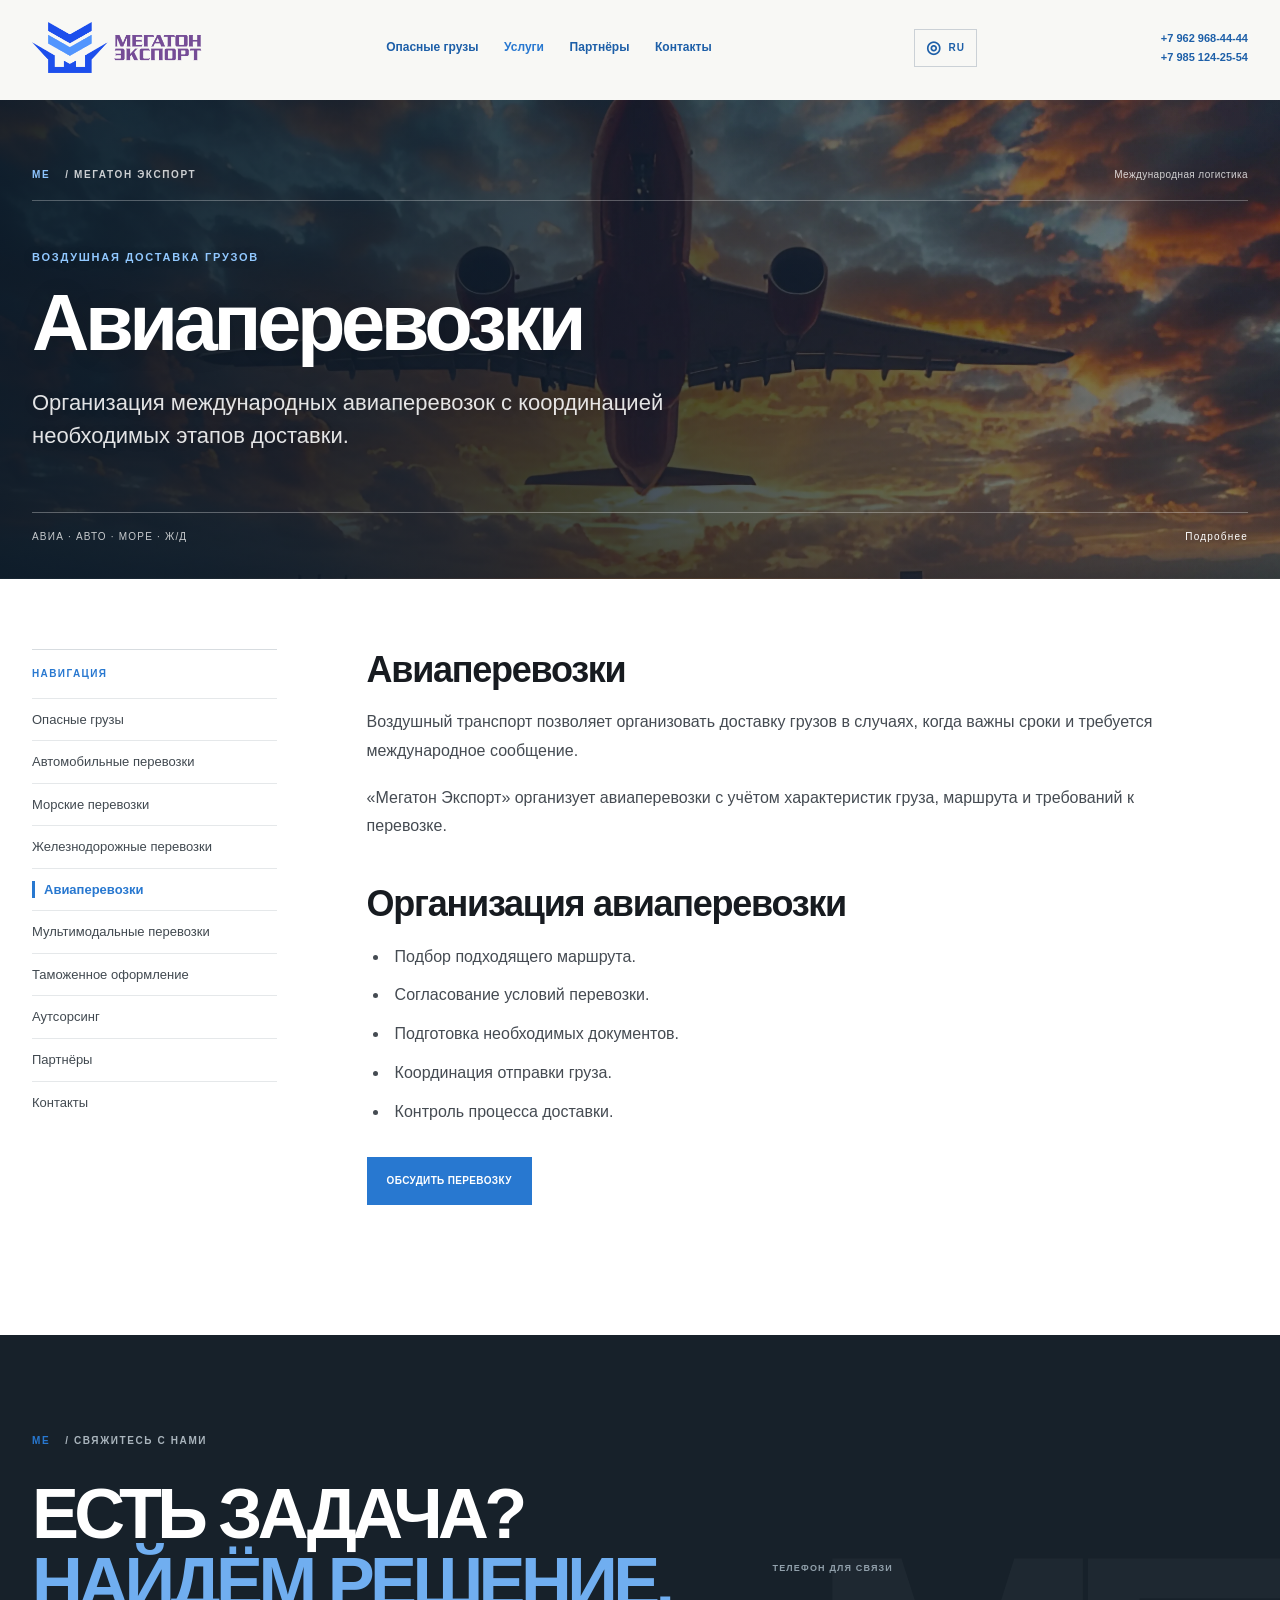
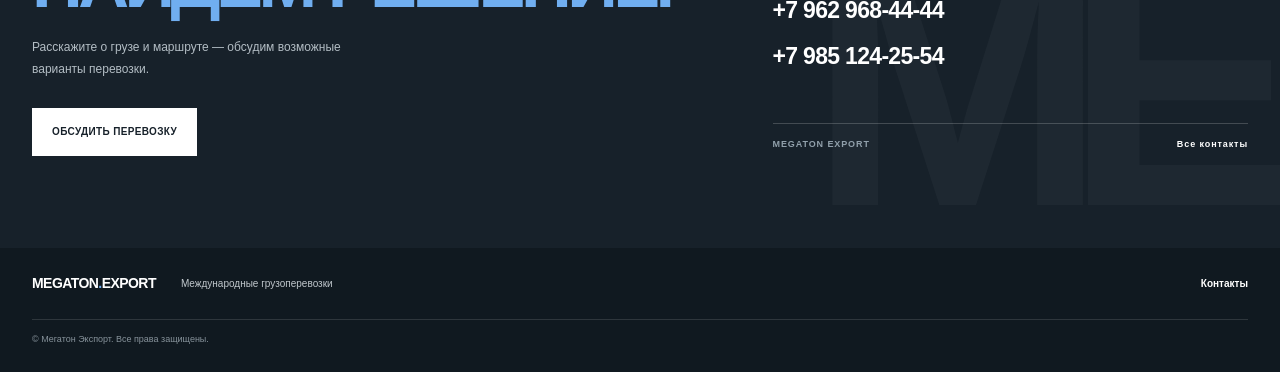
==== services/air.html @ 67cdef2b "Add files via upload" ====
<!DOCTYPE html>
<html lang="ru">
<head>
<meta charset="UTF-8">
<meta name="viewport" content="width=device-width, initial-scale=1.0">
<title>Авиаперевозки — Мегатон Экспорт</title>
<meta name="description" content="Организация международных авиаперевозок грузов. Мегатон Экспорт.">
<meta name="robots" content="index, follow">
<link rel="canonical" href="https://megatonexport.ru/aviaperevozki/">
<link rel="stylesheet" href="../css/style.css">

<link rel="canonical" href="https://megatonexport.ru/services/air.html">
<link rel="icon" type="image/png" sizes="48x48" href="../favicon-48.png">
<link rel="apple-touch-icon" href="../apple-touch-icon.png">
<meta property="og:type" content="website">
<meta property="og:site_name" content="Megaton Export">
<meta property="og:title" content="Международные авиаперевозки грузов — Megaton Export">
<meta property="og:description" content="Организуем международные авиаперевозки грузов: планирование маршрута, координация перевозки и сопровождение отправки. Megaton Export.">
<meta property="og:url" content="https://megatonexport.ru/services/air.html">
<meta property="og:locale" content="ru_RU">
</head>
<body>
<header class="header">
 <div class="container header__inner">
  <a href="../index.html" class="logo"><img src="../images/logo.png" alt="Мегатон Экспорт" width="220"></a>
  <button class="menu-toggle" aria-label="Открыть меню" aria-expanded="false" aria-controls="main-navigation"><span></span><span></span></button>
  <nav class="navigation" id="main-navigation" aria-label="Основная навигация">
   <a href="dangerous.html">Опасные грузы</a>
   <div class="nav-dropdown"><a href="../index.html#services" class="dropdown-link">Услуги</a>
    <div class="dropdown-menu"><a href="dangerous.html">Опасные грузы</a><a href="road.html">Автомобильные перевозки</a><a href="sea.html">Морские перевозки</a><a href="rail.html">Железнодорожные перевозки</a><a href="air.html">Авиаперевозки</a><a href="multimodal.html">Мультимодальные перевозки</a><a href="customs.html">Таможенное оформление</a><a href="outsourcing.html">Аутсорсинг</a></div>
   </div>
   <a href="partners.html">Партнёры</a><a href="contacts.html">Контакты</a>
   <div class="nav-mobile-phones"><a href="tel:+79629684444">+7 962 968-44-44</a><a href="tel:+79851242554">+7 985 124-25-54</a></div>
  </nav>
  <div class="language-control">
   <button class="language-button" type="button" aria-haspopup="dialog" aria-expanded="false" aria-label="Выбрать язык сайта"><span class="language-globe" aria-hidden="true">◎</span><span class="language-current">RU</span></button>
  </div>
  <div class="header__contacts"><a href="tel:+79629684444">+7 962 968-44-44</a><a href="tel:+79851242554">+7 985 124-25-54</a></div>
 </div>
</header>
<main>
<section class="section inner-hero" style="--inner-hero-image: url('../images/air-hero.jpg');">
 <div class="container">
  <div class="section-topline">
   <span class="eyebrow"><b>ME</b> / Мегатон Экспорт</span>
   <span class="section-topline__note">Международная логистика</span>
  </div>
  <p class="inner-hero__eyebrow">Воздушная доставка грузов</p>
  <h1>Авиаперевозки</h1>
  <p class="inner-hero__intro">Организация международных авиаперевозок с координацией необходимых этапов доставки.</p>
  <div class="inner-hero__meta">
   <span>АВИА · АВТО · МОРЕ · Ж/Д</span>
   <a href="#page-content">Подробнее</a>
  </div>
 </div>
</section>

<section class="section inner-content" id="page-content">
 <div class="container inner-content__layout">
  <aside class="inner-sidebar">
   <span class="eyebrow">НАВИГАЦИЯ</span>
   <a href="dangerous.html">Опасные грузы</a><a href="road.html">Автомобильные перевозки</a><a href="sea.html">Морские перевозки</a><a href="rail.html">Железнодорожные перевозки</a><a href="air.html" class="is-active" aria-current="page">Авиаперевозки</a><a href="multimodal.html">Мультимодальные перевозки</a><a href="customs.html">Таможенное оформление</a><a href="outsourcing.html">Аутсорсинг</a><a href="partners.html">Партнёры</a><a href="contacts.html">Контакты</a>
  </aside>
  <article class="inner-article"><h2>Авиаперевозки</h2>

            <p>Воздушный транспорт позволяет организовать доставку грузов в случаях, когда важны сроки и требуется международное сообщение.</p>

            <p>«Мегатон Экспорт» организует авиаперевозки с учётом характеристик груза, маршрута и требований к перевозке.</p>

            <h2>Организация авиаперевозки</h2>

            <ul>
                <li>Подбор подходящего маршрута.</li>
                <li>Согласование условий перевозки.</li>
                <li>Подготовка необходимых документов.</li>
                <li>Координация отправки груза.</li>
                <li>Контроль процесса доставки.</li>
            </ul>

            <div class="contact-buttons">
                <a href="contacts.html" class="button button--primary">
                    Обсудить перевозку
                </a></article>
 </div>
</section>

<section class="contact-section inner-cta">
 <div class="container contact-layout">
  <div class="contact-main">
   <p class="eyebrow"><b>ME</b> / Свяжитесь с нами</p>
   <h2>Есть задача?<br><span>Найдём решение.</span></h2>
   <p>Расскажите о грузе и маршруте — обсудим возможные варианты перевозки.</p>
   <a href="contacts.html" class="button button--light">Обсудить перевозку</a>
  </div>
  <div class="contact-details">
   <span class="contact-details__label">Телефон для связи</span>
   <a href="tel:+79629684444">+7 962 968-44-44</a>
   <a href="tel:+79851242554">+7 985 124-25-54</a>
   <div class="contact-details__bottom"><span>MEGATON EXPORT</span><a href="contacts.html">Все контакты</a></div>
  </div>
  <div class="contact-watermark">ME</div>
 </div>
</section>
</main>
<footer class="footer"><div class="container footer__inner">
<a href="../index.html" class="footer__brand">MEGATON<span>.</span>EXPORT</a>
<p>Международные грузоперевозки</p>
<a href="contacts.html" class="footer__contact">Контакты</a>
<small>© Мегатон Экспорт. Все права защищены.</small>
</div></footer>
<div class="language-backdrop" id="language-dialog" hidden>
 <section class="language-dialog" role="dialog" aria-modal="true" aria-labelledby="language-title">
  <button class="language-close" type="button" aria-label="Закрыть выбор языка">×</button>
  <p class="language-kicker">MEGATON EXPORT / LANGUAGE</p>
  <h2 id="language-title">Выберите язык</h2>
  <p class="language-description">Выберите язык отображения сайта.</p>
  <div class="language-options">
   <button type="button" class="language-option" data-language="ru"><span class="language-code">RU</span><span class="language-name">Русский</span><span class="language-check">✓</span></button>
   <button type="button" class="language-option" data-language="en"><span class="language-code">EN</span><span class="language-name">English</span><span class="language-check">✓</span></button>
   <button type="button" class="language-option" data-language="zh"><span class="language-code">中文</span><span class="language-name">简体中文</span><span class="language-check">✓</span></button>
  </div>
  <p class="language-note">Megaton Export · International Logistics</p>
 </section>
</div>
<script src="../js/script.js"></script>
</body>
</html>
---- css/style.css ----
/* MEGATON EXPORT — editorial industrial design */

:root{
  --ink:#17212a;
  --ink-soft:#3e494f;
  --muted:#687176;
  --paper:#f0f0eb;
  --paper-light:#f8f8f5;
  --white:#fff;
  --line:#c9cbc5;
  --blue:#2878d0;
  --blue-dark:#1d5fa8;
  --container:1240px;
}

*{
  box-sizing:border-box;
  margin:0;
  padding:0;
}

html{
  scroll-behavior:smooth;
}

body{
  color:var(--ink);
  background:var(--paper-light);
  font-family:"Manrope","Segoe UI",Arial,sans-serif;
  line-height:1.55;
  -webkit-font-smoothing:antialiased;
}

a{
  color:inherit;
  text-decoration:none;
}

button{
  font:inherit;
}

img{
  display:block;
  max-width:100%;
  height:auto;
}

.container{
  width:min(var(--container),calc(100% - 64px));
  margin-inline:auto;
}

::selection{
  color:#fff;
  background:var(--blue);
}

/* Header */

.header{
  position:absolute;
  inset:0 0 auto;
  z-index:100;
  padding:22px 0;
  color:var(--ink);
}

.header__inner{
  width:min(var(--container),calc(100% - 64px));
  min-height:48px;
  margin:auto;
  display:flex;
  align-items:center;
  justify-content:space-between;
  gap:30px;
}

.logo{
  flex:0 0 auto;
}

.logo img{
  width:170px;
  max-height:54px;
  object-fit:contain;
  object-position:left center;
}

.navigation{
  display:flex;
  align-items:center;
  justify-content:center;
  gap:clamp(14px,2vw,28px);
  color: var(--blue-dark);
}

.navigation a{
  font-size:12px;
  font-weight:700;
  transition:color .2s;
}

.navigation a:hover,.header__contacts a:hover{
  color:var(--blue);
}

.nav-dropdown{
  position:relative;
}

.dropdown-link{
  display:flex;
  align-items:center;
  gap:7px;
}

.dropdown-arrow{
  color:var(--blue);
}

.dropdown-menu{
  position:absolute;
  top:calc(100% + 15px);
  left:-18px;
  display:none;
  flex-direction:column;
  gap:2px;
  width:260px;
  padding:10px;
  background:var(--paper-light);
  border:1px solid #dedfd9;
  box-shadow:0 18px 45px #17212a18;
}

.nav-dropdown:hover .dropdown-menu,.nav-dropdown:focus-within .dropdown-menu{
  display:flex;
}

.dropdown-menu a{
  padding:10px 12px;
}

.dropdown-menu a:hover{
  background:#e8edf1;
}

.header__contacts{
  display:flex;
  flex-direction:column;
  gap:2px;
  color: var(--blue-dark);
}

.header__contacts a{
  font-size:11px;
  font-weight:800;
  white-space:nowrap;
  transition:color .2s;
}

.menu-toggle{
  display:none;
}

.nav-mobile-phones{
  display:none;
}

/* Hero */

.hero{
  position:relative;
  min-height:740px;
  padding:135px 0 24px;
  overflow:hidden;
  background:var(--paper);
}

.hero__layout{
  display:grid;
  grid-template-columns:minmax(0,1.12fr) minmax(300px,.88fr);
  align-items:center;
  gap:clamp(35px,6vw,90px);
  min-height:520px;
}

.hero__content{
  position:relative;
  z-index:2;
  padding:28px 0 10px;
}

.eyebrow{
  display:inline-flex;
  align-items:center;
  gap:10px;
  color:var(--muted);
  font-size:10px;
  font-weight:800;
  letter-spacing:.16em;
  line-height:1.4;
  text-transform:uppercase;
}

.eyebrow i{
  width:7px;
  height:7px;
  background:var(--blue);
  border-radius:50%;
}

.eyebrow b,.section-number{
  color:var(--blue);
  margin-right:5px;
}

.hero h1{
  margin:28px 0 32px;
  font-size:clamp(58px,7.4vw,106px);
  font-weight:800;
  letter-spacing:-.075em;
  line-height:.91;
  text-transform:uppercase;
}

.hero h1 span,.dangerous-heading h2 span,.services-intro h2 span,.partners-layout h2 span,.contact-main h2 span{
  color:var(--blue);
}

.hero__bottom{
  display:flex;
  align-items:flex-end;
  gap:30px;
  max-width:680px;
}

.hero__text{
  max-width:315px;
  color:var(--ink-soft);
  font-size:13px;
  line-height:1.75;
}

.hero__buttons{
  display:flex;
  flex-direction:column;
  align-items:flex-start;
  gap:15px;
  flex:0 0 auto;
}

.button{
  display:inline-flex;
  align-items:center;
  justify-content:center;
  gap:20px;
  min-height:48px;
  padding:0 19px;
  border:1px solid transparent;
  font-size:10px;
  font-weight:800;
  letter-spacing:.035em;
  text-transform:uppercase;
  transition:background .2s,color .2s,border-color .2s,transform .2s;
}

.button:hover{
  transform:translateY(-2px);
}

.button--primary{
  color:#fff;
  background:var(--blue);
  border-color:var(--blue);
}

.button--primary:hover{
  background:var(--blue-dark);
  border-color:var(--blue-dark);
}

.button b{
  font-size:16px;
}

.text-link{
  font-size:10px;
  font-weight:800;
  letter-spacing:.06em;
  text-transform:uppercase;
}

.text-link b{
  padding-left:8px;
  color:var(--blue);
  font-size:15px;
}

.hero__visual{
  position:relative;
  width:100%;
  max-width:490px;
  justify-self:end;
}

.hero__image-wrap{
  position:relative;
  height:440px;
  overflow:hidden;
  background:#c7c9c5;
}

.hero__image{
  width:100%;
  height:100%;
  object-fit:cover;
}

.hero__image-shade{
  position:absolute;
  inset:0;
  background:linear-gradient(180deg,transparent 55%,#0c1c2b80);
}

.hero__image-label{
  position:absolute;
  right:20px;
  bottom:18px;
  left:20px;
  display:flex;
  justify-content:space-between;
  color:#fff;
  font-size:9px;
  font-weight:800;
  letter-spacing:.13em;
}

.hero__image-label span:first-child{
  color:#9bc9f5;
}

.hero__side-note{
  position:absolute;
  right:-37px;
  top:50%;
  transform:translate(100%,-50%) rotate(90deg);
  transform-origin:left center;
  color:var(--muted);
  font-size:9px;
  font-weight:700;
  letter-spacing:.12em;
  text-transform:uppercase;
  white-space:nowrap;
}

.hero__meta{
  display:flex;
  align-items:center;
  justify-content:space-between;
  padding-top:24px;
  border-top:1px solid var(--line);
  color:var(--muted);
  font-size:9px;
  font-weight:800;
  letter-spacing:.12em;
}

.hero__meta a:hover{
  color:var(--blue);
}

.hero__meta b{
  margin-left:8px;
  color:var(--blue);
  font-size:14px;
}

.hero__index{
  position:absolute;
  right:22px;
  top:48%;
  color:#17212a12;
  font-size:64px;
  font-weight:900;
  letter-spacing:-.08em;
  writing-mode:vertical-rl;
}


/* Sections */

.section{padding:112px 0}

.section-topline{display:flex;align-items:center;justify-content:space-between;gap:20px;padding-bottom:17px;padding-top:25px;border-bottom:1px solid var(--line)}

.section-topline__note{color:var(--muted);font-size:10px;letter-spacing:.04em}

.dangerous-section,.partners-section{background:var(--paper-light)}

.dangerous-layout,.partners-layout{display:grid;grid-template-columns:1.15fr .85fr;gap:9%;padding:74px 0 65px}

.dangerous-heading{display:flex;align-items:flex-end;justify-content:space-between;gap:15px}

.dangerous-heading h2,.services-intro h2,.partners-layout h2{font-size:clamp(42px,5.4vw,72px);font-weight:800;line-height:.99;letter-spacing:-.065em;text-transform:uppercase}

.round-link{display:grid;place-items:center;flex:0 0 48px;width:48px;height:48px;margin-bottom:6px;border:1px solid var(--line);border-radius:50%;color:var(--blue);font-size:20px;transition:.2s}

.round-link:hover{color:#fff;background:var(--blue);border-color:var(--blue)}

.dangerous-copy,.partners-copy{max-width:400px;padding-top:5px}

.lead{margin-bottom:18px;font-size:clamp(17px,1.7vw,21px);font-weight:600;line-height:1.45;letter-spacing:-.025em}

.dangerous-copy>p:not(.lead),.partners-copy>p:not(.lead){color:var(--muted);font-size:12px;line-height:1.8}

.underlined-link{display:inline-flex;align-items:center;gap:24px;margin-top:25px;padding-bottom:7px;border-bottom:1px solid var(--ink);font-size:10px;font-weight:800;letter-spacing:.06em;text-transform:uppercase;transition:.2s}

.underlined-link b{color:var(--blue);font-size:15px}

.underlined-link:hover{color:var(--blue);border-color:var(--blue)}

.dangerous-rule{display:flex;justify-content:space-between;padding-top:13px;border-top:1px solid var(--line);color:#929895;font-size:9px;font-weight:800;letter-spacing:.13em}


/* Services */

.services-section{background:var(--paper)}

.services-intro{display:flex;align-items:flex-end;justify-content:space-between;gap:35px;padding:64px 0 48px}

.services-intro h2{flex:1}

.services-intro>p{max-width:290px;padding-bottom:5px;color:var(--muted);font-size:12px;line-height:1.8}

.services-list{border-top:1px solid #c5c8c2}

.service-row{display:grid;grid-template-columns:55px minmax(220px,1.2fr) minmax(180px,.8fr) 35px;align-items:center;gap:20px;min-height:84px;border-bottom:1px solid #c5c8c2;transition:padding .25s,background .25s}

.service-row:hover{padding-inline:14px;background:#e8eae5}

.service-row__number{color:var(--blue);font-size:10px;font-weight:800;letter-spacing:.08em}

.service-row__title{font-size:clamp(15px,1.65vw,21px);font-weight:750;letter-spacing:-.035em}

.service-row__description{color:var(--muted);font-size:10px}

.service-row__arrow{justify-self:end;color:var(--blue);font-size:20px;transition:transform .2s}

.service-row:hover .service-row__arrow{transform:translate(3px,-3px)}

.services-footnote{display:flex;justify-content:space-between;gap:20px;padding-top:15px;color:#8b918d;font-size:9px;font-weight:700;letter-spacing:.09em}


/* Partners */

.partners-layout{padding:75px 0 58px}

.partners-signature{min-height:110px;display:flex;align-items:center;justify-content:space-between;border-block:1px solid var(--line);color:#939995;font-size:9px;font-weight:800;letter-spacing:.13em}

.partners-signature__mark{color:#d8dad4;font-size:70px;font-weight:900;letter-spacing:-.12em;line-height:1}

.partners-signature__mark span{color:var(--blue)}

/* Contact */

.contact-section{position:relative;overflow:hidden;padding:92px 0;color:#fff;background:var(--ink)}

.contact-layout{position:relative;display:grid;grid-template-columns:1.15fr .85fr;gap:8%;align-items:end}

.contact-main,.contact-details{position:relative;z-index:1}

.contact-main .eyebrow{color:#aab5bd}

.contact-main h2{margin:28px 0 20px;font-size:clamp(44px,5.5vw,76px);font-weight:800;line-height:.98;letter-spacing:-.065em;text-transform:uppercase}

.contact-main h2 span{color:#70aef0}

.contact-main>p:not(.eyebrow){max-width:360px;margin-bottom:27px;color:#b3bdc4;font-size:12px;line-height:1.8}

.button--light{color:var(--ink);background:#fff;border-color:#fff}

.button--light:hover{color:#fff;background:var(--blue);border-color:var(--blue)}

.contact-details{display:flex;flex-direction:column;align-items:flex-start;gap:10px;padding-bottom:4px}

.contact-details__label{margin-bottom:7px;color:#91a0ab;font-size:9px;font-weight:800;letter-spacing:.13em;text-transform:uppercase}

.contact-details>a{font-size:clamp(17px,2vw,23px);font-weight:700;letter-spacing:-.03em;transition:color .2s}

.contact-details>a:hover{color:#70aef0}

.contact-details__bottom{width:100%;display:flex;justify-content:space-between;gap:12px;margin-top:38px;padding-top:14px;border-top:1px solid #ffffff30;color:#91a0ab;font-size:9px;font-weight:800;letter-spacing:.1em}

.contact-details__bottom a{color:#fff}

.contact-details__bottom a:hover{color:#70aef0}

.contact-watermark{position:absolute;right:-12px;bottom:-105px;color:#ffffff08;font-size:clamp(180px,28vw,370px);font-weight:900;letter-spacing:-.12em;line-height:1;pointer-events:none}

/* Footer */

.footer{padding:25px 0;color:#c0c7cc;background:#101920}

.footer__inner{display:grid;grid-template-columns:auto 1fr auto;align-items:center;gap:25px}

.footer__brand{color:#fff;font-size:14px;font-weight:900;letter-spacing:-.04em}

.footer__brand span{color:#70aef0}

.footer__inner p,.footer__contact{font-size:10px}

.footer__contact{color:#fff;font-weight:700}

.footer__inner small{grid-column:1/-1;padding-top:13px;border-top:1px solid #ffffff20;color:#87939b;font-size:9px}

/* Service page compatibility */

.page-hero{padding:150px 0 90px;color:#fff;background:linear-gradient(110deg,#17212aeb,#17212a99),url("../images/hero.svg") center/cover no-repeat}

.page-hero h1{max-width:850px;margin:20px 0;font-size:clamp(36px,5vw,64px);line-height:1.05;letter-spacing:-.05em}

.page-hero p:last-child{max-width:650px;font-size:17px;line-height:1.7;color:#e0e6ea}

.breadcrumbs{margin-bottom:25px;font-size:12px;opacity:.85}

.breadcrumbs a{text-decoration:underline;text-underline-offset:3px}

.content-section{padding:70px 0;background:var(--paper-light)}

.content-container,.service-content{max-width:900px}

.content-container h1,.content-container h2,.content-container h3,.service-content h2{color:var(--ink);letter-spacing:-.04em}

.content-container h1{margin-bottom:25px;font-size:clamp(32px,4vw,48px);line-height:1.1}

.content-container h2,.service-content h2{margin:35px 0 18px;font-size:28px;line-height:1.2}

.content-container h3{margin:28px 0 14px;font-size:21px}

.content-container p,.service-content p,.service-content li{margin-bottom:18px;color:var(--ink-soft);font-size:15px;line-height:1.8}

.content-container ul,.service-content ul{margin:20px 0 30px;padding-left:24px}

.content-container li{margin-bottom:10px;line-height:1.7}

.service-content{max-width:900px}

.service-content .button{margin-top:15px}

.contact-buttons{display:flex;flex-wrap:wrap;gap:14px;margin-top:25px}

.partners-grid{display:grid;grid-template-columns:repeat(2,1fr);gap:20px;margin:30px 0 45px}

.partner-card{padding:25px;border:1px solid var(--line);background:#fff}

.partner-logo{display:flex;align-items:center;justify-content:center;min-height:85px;margin-bottom:18px;background:var(--paper);color:var(--ink);font-size:17px;font-weight:700}

.partner-card h3{margin-bottom:10px;font-size:19px}

.partner-card p{color:var(--muted);line-height:1.7}

.button-outline{display:inline-flex;align-items:center;justify-content:center;min-height:46px;padding:0 20px;border:1px solid var(--ink);color:var(--ink);font-size:11px;font-weight:800;text-transform:uppercase}

.button-outline:hover{color:#fff;background:var(--ink)}

.section--dark{color:#fff;background:var(--ink)}

.section--dark h2{color:#fff}

.section--dark .section__subtitle{color:#9abce0}

.section--gray{background:var(--paper)}

.section__subtitle{color:var(--blue);font-size:10px;font-weight:800;letter-spacing:.14em;text-transform:uppercase}

.section h2{margin:15px 0 22px;color:var(--ink);font-size:clamp(30px,4vw,48px);line-height:1.1;letter-spacing:-.05em}

.section__description{max-width:700px;color:var(--muted);font-size:14px;line-height:1.8}

.services-grid,.services__grid{display:grid;grid-template-columns:repeat(3,1fr);gap:18px;margin-top:35px}

.service-card{display:block;min-height:150px;padding:25px;border:1px solid var(--line);background:var(--paper-light);transition:transform .2s,border-color .2s,background .2s}

.service-card:hover{transform:translateY(-3px);border-color:var(--blue);background:#fff}

.service-card h3{margin-bottom:12px;font-size:18px;line-height:1.3;letter-spacing:-.03em}

.service-card p{color:var(--muted);font-size:12px;line-height:1.7}

.section__more{margin-top:30px}

.contacts__phones{display:flex;flex-wrap:wrap;gap:22px;margin:25px 0}

.contacts__phones a{font-size:18px;font-weight:700}

.footer .container{text-align:left}

/* Responsive */

@media(max-width:1100px){.header__contacts{display:none}.hero{min-height:680px}.hero__layout{gap:40px}.hero h1{font-size:clamp(55px,7.5vw,85px)}.hero__bottom{flex-direction:column;align-items:flex-start;gap:22px}.hero__buttons{flex-direction:row;align-items:center;flex-wrap:wrap}.hero__image-wrap{height:390px}}
@media(max-width:800px){.container,.header__inner{width:calc(100% - 40px)}.header{padding:14px 0}.logo img{width:145px}.menu-toggle{display:flex;position:relative;z-index:3;width:42px;height:42px;align-items:center;justify-content:center;flex-direction:column;gap:6px;border:1px solid #bfc3bf;background:transparent;color:var(--ink);cursor:pointer}.menu-toggle span{display:block;width:18px;height:1.5px;background:currentColor}.navigation{position:absolute;top:calc(100% + 14px);left:0;right:0;display:none;flex-direction:column;align-items:stretch;gap:0;padding:12px;background:var(--paper-light);border:1px solid #dedfd9;box-shadow:0 18px 40px #17212a20;color:var(--ink)}.navigation.active{display:flex}.navigation>a,.nav-dropdown>a{display:flex;padding:13px 10px;font-size:13px}.nav-dropdown{width:100%}.dropdown-menu{position:static;display:none;width:100%;padding:5px 0 8px 12px;border:0;box-shadow:none;background:#e9ebe6}.nav-dropdown:hover .dropdown-menu,.nav-dropdown:focus-within .dropdown-menu{display:none}.nav-dropdown.active .dropdown-menu{display:flex}.dropdown-menu a{padding:10px;font-size:12px}.nav-mobile-phones{display:flex;flex-direction:column;gap:7px;margin:10px 10px 4px;padding-top:13px;border-top:1px solid var(--line)}.nav-mobile-phones a{font-size:12px;font-weight:800}.hero{min-height:auto;padding:112px 0 20px}.hero__layout{grid-template-columns:1fr;gap:32px;min-height:0}.hero__content{padding:25px 0 0}.hero h1{margin:24px 0;font-size:clamp(52px,11vw,82px)}.hero__bottom{flex-direction:row;align-items:flex-end;justify-content:space-between}.hero__text{max-width:310px}.hero__visual{width:min(78%,480px);justify-self:end;margin-right:12px}.hero__image-wrap{height:clamp(270px,58vw,390px)}.hero__side-note{right:-15px}.hero__meta{margin-top:32px;flex-wrap:wrap;gap:12px;font-size:8px}.hero__meta a{order:3;width:100%}.hero__index{display:none}.section{padding:78px 0}.dangerous-layout,.partners-layout{grid-template-columns:1fr;gap:30px;padding:52px 0 40px}.dangerous-heading h2,.services-intro h2,.partners-layout h2{font-size:clamp(43px,9vw,65px)}.dangerous-copy,.partners-copy{max-width:540px}.services-intro{align-items:flex-start;flex-direction:column;gap:20px;padding:52px 0 35px}.services-intro>p{max-width:470px}.service-row{grid-template-columns:35px minmax(0,1fr) 28px;gap:12px;padding:16px 0}.service-row__title{font-size:16px}.service-row__description{grid-column:2;grid-row:2}.service-row__arrow{grid-column:3;grid-row:1/span 2}.contact-section{padding:75px 0}.contact-layout{grid-template-columns:1fr;gap:45px}.contact-main h2{font-size:clamp(45px,10vw,68px)}.contact-details__bottom{margin-top:20px}.services-grid,.services__grid{grid-template-columns:repeat(2,1fr)}}
@media(max-width:520px){.container,.header__inner{width:calc(100% - 32px)}.hero{padding-top:100px}.hero h1{font-size:clamp(44px,12vw,61px)}.hero__bottom{flex-direction:column;align-items:flex-start}.hero__text{max-width:100%}.hero__buttons{width:100%;flex-direction:column;align-items:flex-start}.hero__buttons .button{width:100%}.hero__visual{width:88%;margin-right:10px}.hero__image-wrap{height:300px}.hero__side-note{right:-11px;font-size:8px}.hero__meta{align-items:flex-start}.hero__meta>span:last-child{display:none}.section{padding:65px 0}.section-topline__note{max-width:120px;text-align:right;font-size:8px}.dangerous-heading h2,.services-intro h2,.partners-layout h2{font-size:clamp(38px,10vw,52px)}.round-link{flex-basis:40px;width:40px;height:40px}.services-footnote{flex-direction:column;gap:5px}.contact-main h2{font-size:43px}.contact-details>a{font-size:18px}.footer__inner{grid-template-columns:1fr auto;gap:8px 15px}.footer__inner p{grid-column:1/-1;grid-row:2}.footer__contact{grid-column:2;grid-row:1}.footer__inner small{grid-column:1/-1}.services-grid,.services__grid,.partners-grid{grid-template-columns:1fr}.page-hero{padding:115px 0 65px}.page-hero h1{font-size:34px}.content-section{padding:45px 0}.content-container h2,.service-content h2{font-size:24px}.contacts__phones{flex-direction:column;gap:12px}.contact-buttons{flex-direction:column;align-items:stretch}}
@media(prefers-reduced-motion:reduce){*,*::before,*::after{scroll-behavior:auto!important;transition-duration:.01ms!important;animation-duration:.01ms!important}}

/* ===== INNER PAGES — unified Megaton Export design ===== */

.inner-hero{padding:76px 0 30px;background:#f3f3f0;position:relative;overflow:hidden}
.inner-hero .section-topline{margin-bottom:56px}
.inner-hero__eyebrow{font-size:11px;letter-spacing:.16em;text-transform:uppercase;color:#2878d0;font-weight:700;margin:0 0 18px}
.inner-hero h1{font-size:clamp(42px,6.2vw,82px);line-height:.99;letter-spacing:-.055em;max-width:950px;margin:0 0 24px;color:#171b20}
.inner-hero__intro{font-size:clamp(17px,2vw,22px);line-height:1.5;max-width:720px;color:#5c6269;margin:0}
.inner-hero__meta{display:flex;justify-content:space-between;align-items:center;border-top:1px solid #d6d9dc;margin-top:60px;padding-top:16px;font-size:10px;letter-spacing:.12em;color:#697078}
.inner-hero__meta a{color:inherit;text-decoration:none}
.inner-content{padding:70px 0 100px;background:#fff}
.inner-content__layout{display:grid;grid-template-columns:minmax(190px,245px) minmax(0,1fr);gap:clamp(34px,7vw,110px);align-items:start}
.inner-sidebar{position:sticky;top:24px;display:flex;flex-direction:column;border-top:1px solid #d7dce0}
.inner-sidebar .eyebrow{padding:17px 0;color:#2878d0;font-size:10px;letter-spacing:.14em}
.inner-sidebar>a:not(.inner-sidebar__phone){padding:12px 0;border-top:1px solid #e5e8ea;color:#414950;text-decoration:none;font-size:13px;line-height:1.35;transition:color .2s}
.inner-sidebar>a:hover{color:#2878d0}
.inner-sidebar>a.is-active{color:#2878d0;font-weight:700;position:relative;padding-left:12px}
.inner-sidebar>a.is-active::before{content:"";position:absolute;left:0;top:12px;bottom:12px;width:3px;background:#2878d0}
.inner-sidebar__phone{margin-top:24px;color:#2878d0;text-decoration:none;font-size:13px;font-weight:700}
.inner-article{max-width:820px;min-width:0;color:#454b52;font-size:16px;line-height:1.8}
.inner-article h2{font-size:clamp(25px,3vw,36px);line-height:1.15;letter-spacing:-.035em;color:#171b20;margin:42px 0 18px}
.inner-article h2:first-child{margin-top:0}
.inner-article p{margin:0 0 18px}
.inner-article ul,.inner-article ol{padding-left:22px;margin:0 0 28px}
.inner-article li{padding-left:6px;margin:0 0 10px}
.inner-article .contact-buttons{display:flex;flex-wrap:wrap;gap:12px;margin:30px 0}
.inner-article .button-outline{display:inline-flex;align-items:center;justify-content:center;padding:14px 22px;border:1px solid #cbd1d6;color:#202832;text-decoration:none}
.inner-cta{margin-top:0}
@media(max-width:800px){
 .inner-hero{padding:48px 0 25px}
 .inner-hero .section-topline{margin-bottom:38px}
 .inner-hero__meta{margin-top:42px}
 .inner-content{padding:45px 0 65px}
 .inner-content__layout{grid-template-columns:1fr;gap:34px}
 .inner-sidebar{display:none!important}
}
@media(max-width:480px){
 .inner-hero h1{font-size:43px}
 .inner-hero__meta{font-size:9px}
 .inner-article{font-size:15px}
}


/* ===== Language selector — matching Megaton Export visual identity ===== */
.language-control{position:relative;display:flex;align-items:center;margin-left:18px;flex-shrink:0}
.language-button{display:inline-flex;align-items:center;justify-content:center;gap:7px;min-height:38px;padding:0 11px;border:1px solid #cbd1d6;background:transparent;color:var(--blue-dark);font-family:inherit;font-size:10px;font-weight:700;line-height:1;letter-spacing:.08em;cursor:pointer;transition:background .2s,border-color .2s,color .2s}
.language-button:hover,.language-button[aria-expanded="true"]{border-color:#2878d0;background:#2878d0;color:#fff}
.language-globe{font-size:17px;line-height:1}.language-chevron{font-size:14px;margin-left:2px}
.language-backdrop[hidden]{display:none!important}.language-backdrop{position:fixed;inset:0;z-index:10000;display:flex;align-items:center;justify-content:center;padding:22px;background:rgba(13,20,28,.58);backdrop-filter:blur(5px)}
.language-dialog{position:relative;width:min(100%,440px);padding:38px;background:#f3f3f0;color:#171b20;border-top:4px solid #2878d0;box-shadow:0 24px 80px #0003;animation:language-in .18s ease-out}
.language-close{position:absolute;top:14px;right:16px;width:36px;height:36px;border:1px solid #d4d8db;background:transparent;color:#171b20;font-size:25px;line-height:1;cursor:pointer}
.language-kicker{margin:0 0 16px;color:#2878d0;font-size:10px;font-weight:800;letter-spacing:.16em}
.language-dialog h2{margin:0 0 10px;font-size:clamp(27px,5vw,36px);line-height:1.1;letter-spacing:-.045em}
.language-description{margin:0 0 25px;color:#626a72;font-size:13px;line-height:1.6}
.language-options{display:flex;flex-direction:column;border-top:1px solid #d6d9dc}
.language-option{display:grid;grid-template-columns:56px 1fr 20px;align-items:center;gap:10px;padding:17px 4px;border:0;border-bottom:1px solid #d6d9dc;background:transparent;color:#171b20;text-align:left;cursor:pointer;transition:padding .18s,color .18s}
.language-option:hover,.language-option.is-selected{padding-left:10px;color:#2878d0}
.language-code{font-size:11px;font-weight:800;letter-spacing:.12em}.language-name{font-size:15px;font-weight:600}.language-check{opacity:0;color:#2878d0;font-size:18px}.language-option.is-selected .language-check{opacity:1}
.language-note{margin:26px 0 0;color:#8b9299;font-size:9px;letter-spacing:.13em}
body.language-modal-open{overflow:hidden}
@keyframes language-in{from{opacity:0;transform:translateY(8px)}to{opacity:1;transform:translateY(0)}}
@media(max-width:1100px){.language-control{margin-left:auto;margin-right:12px}.language-button{min-height:36px}}
@media(max-width:800px){.header__inner{gap:12px}.language-control{margin-left:auto;margin-right:0}.language-button{min-height:40px;padding:0 10px}.language-globe{display:none}.language-dialog{padding:32px 24px}}
@media(max-width:380px){.language-button{gap:4px;padding:0 7px}.language-chevron{display:none}.logo img{width:125px}}
@media(prefers-reduced-motion:reduce){.language-dialog{animation:none}.language-option,.language-button{transition:none}}


/* ===== Navigation interaction fixes (desktop + mobile) ===== */

@media (min-width: 801px) {
  .nav-dropdown { position: relative; }

  /* Invisible bridge prevents the hover state from breaking between the trigger and menu. */
  .nav-dropdown::after {
    content: "";
    position: absolute;
    top: 100%;
    left: -20px;
    width: 280px;
    height: 16px;
    display: block;
  }
  .dropdown-menu {
    top: calc(100% + 15px);
    z-index: 200;
  }
  .nav-dropdown:hover .dropdown-menu,
  .nav-dropdown:focus-within .dropdown-menu { display: flex; }
}

@media (max-width: 800px) {
  .header__inner { position: relative; }
  .menu-toggle { z-index: 202; }
  .navigation { z-index: 201; }
  .nav-dropdown::after { display: none; }
  .navigation.active { display: flex; }
  .navigation .nav-dropdown.active .dropdown-menu { display: flex; }
}


/* Current page indicator in the main navigation */

.navigation a.is-current { color: var(--blue) !important; }
.dropdown-menu a.is-current { color: var(--blue) !important; background: #e8edf1; }


/* ===== Photo banners for internal pages ===== */

.inner-hero {
  position: relative;
  isolation: isolate;
  overflow: hidden;
  min-height: 420px;
  padding: 42px 0 34px;
  color: #fff;
  margin-top: 100px;
  background-color: #172b3e;
  background-image:
    linear-gradient(90deg, rgba(10, 24, 38, .88) 0%, rgba(10, 24, 38, .66) 48%, rgba(10, 24, 38, .24) 100%),
    linear-gradient(0deg, rgba(10, 24, 38, .34), rgba(10, 24, 38, .12)),
    var(--inner-hero-image, url('../images/hero.jpg'));
  background-position: center, center, center 54%;
  background-size: cover, cover, cover;
  background-repeat: no-repeat;
}
.inner-hero .container { position: relative; z-index: 1; }
.inner-hero .section-topline {
  margin-bottom: 48px;
  border-bottom-color: rgba(255,255,255,.28);
}
.inner-hero .section-topline .eyebrow,
.inner-hero .section-topline .eyebrow b,
.inner-hero .section-topline__note { color: rgba(255,255,255,.78); }
.inner-hero .section-topline .eyebrow b { color: #8ec5ff; }
.inner-hero__eyebrow {
  color: #91c8ff;
  text-shadow: 0 1px 12px rgba(0,0,0,.15);
}
.inner-hero h1 {
  color: #fff;
  max-width: 1000px;
  text-wrap: balance;
  text-shadow: 0 2px 22px rgba(0,0,0,.18);
}
.inner-hero__intro {
  color: rgba(255,255,255,.88);
  text-shadow: 0 1px 12px rgba(0,0,0,.12);
}
.inner-hero__meta {
  border-top-color: rgba(255,255,255,.3);
  color: rgba(255,255,255,.76);
}
.inner-hero__meta a { color: #fff; }
.inner-hero__meta a:hover { color: #91c8ff; }

@media (max-width: 800px) {
  .inner-hero {
    min-height: 390px;
    padding: 42px 0 28px;
    background-position: center, center, 58% center;
  }
  .inner-hero .section-topline { margin-bottom: 38px; }
  .inner-hero__meta { margin-top: 36px; }
}
@media (max-width: 480px) {
  .inner-hero { min-height: 360px; padding-top: 10px; }
  .inner-hero .section-topline { gap: 12px; margin-bottom: 34px; }
  .inner-hero .section-topline__note { max-width: 125px; text-align: right; }
  .inner-hero h1 { font-size: clamp(36px, 10vw, 46px); line-height: 1.02; }
  .inner-hero__intro { font-size: 16px; }
}

/* Меняем местами переключатель языка и бургер-меню на мобильных */
@media (max-width: 800px) {
  .header__inner {
    display: flex;
    align-items: center;
  }

  .header__inner > .logo {
    order: 1;
  }

  .header__inner > .language-control {
    order: 2;
    margin-left: auto;
  }

  .header__inner > .menu-toggle {
    order: 3;
    margin-left: 12px;
  }
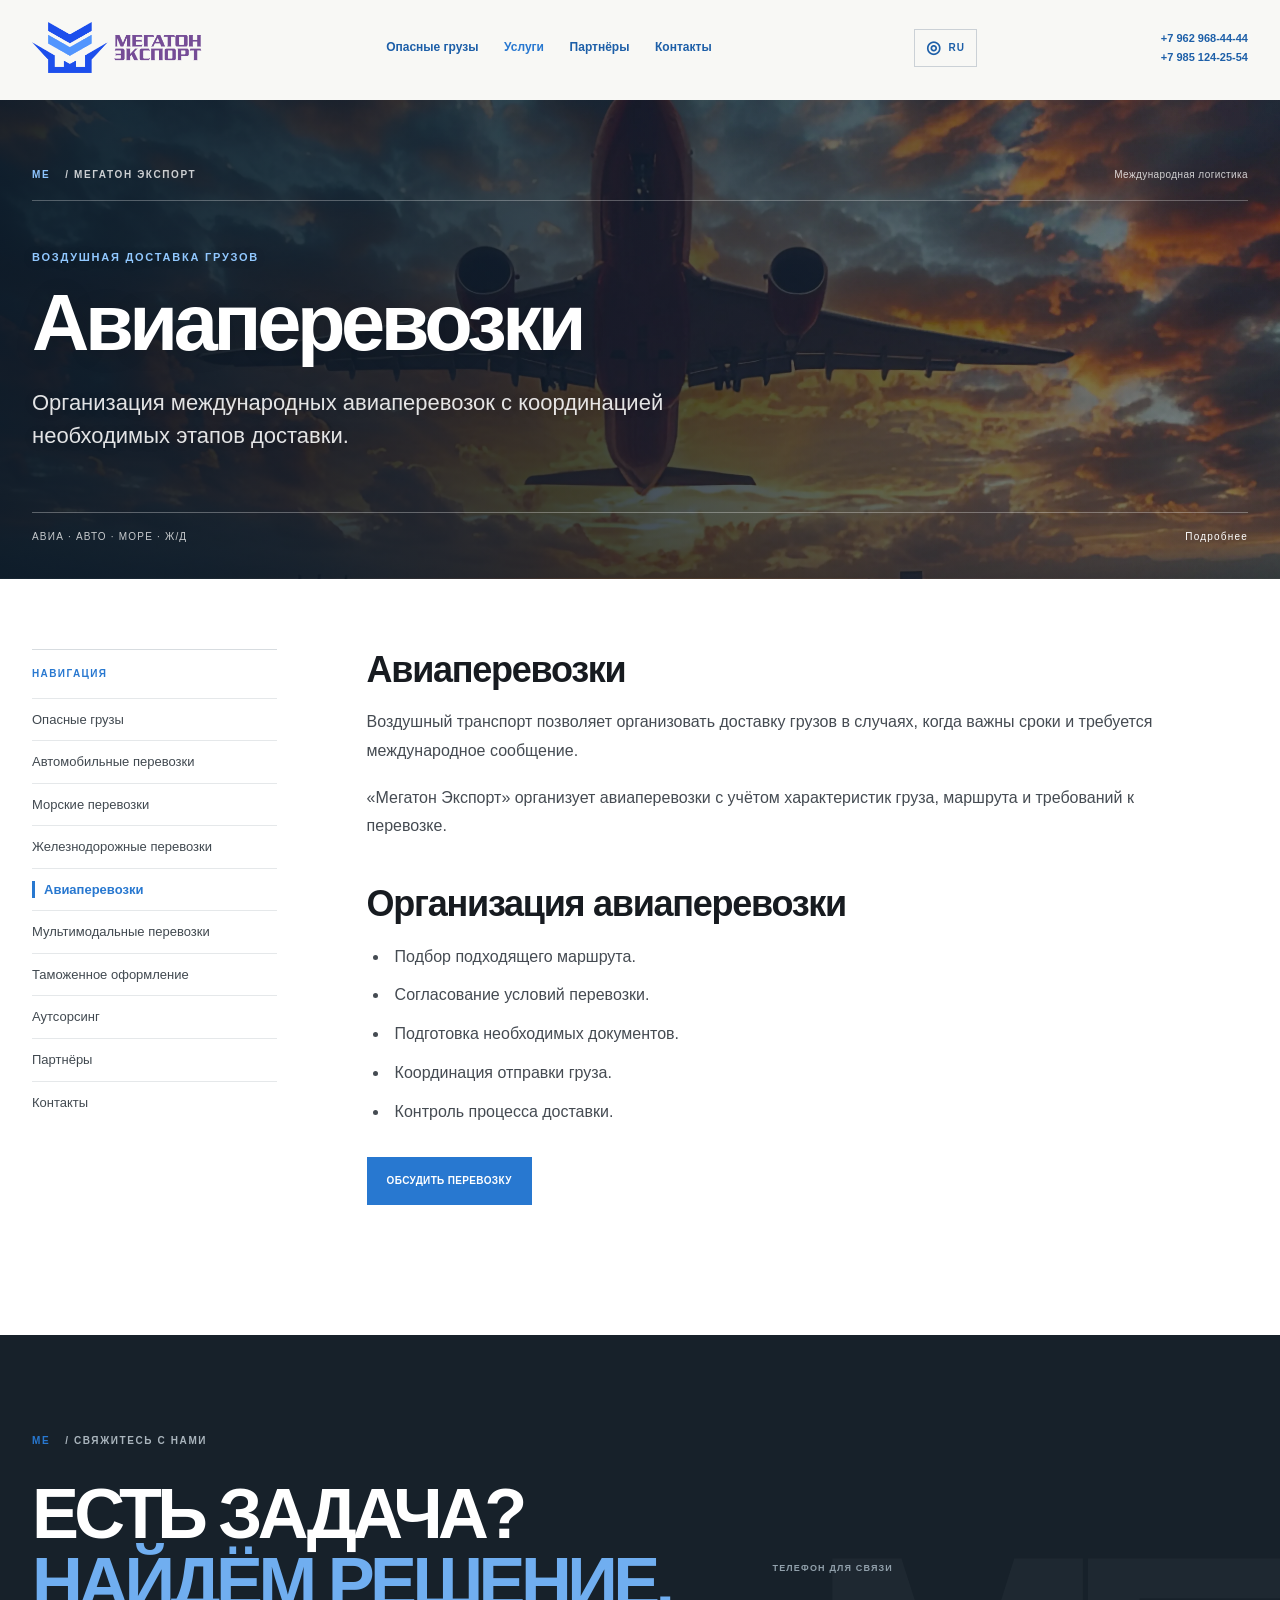
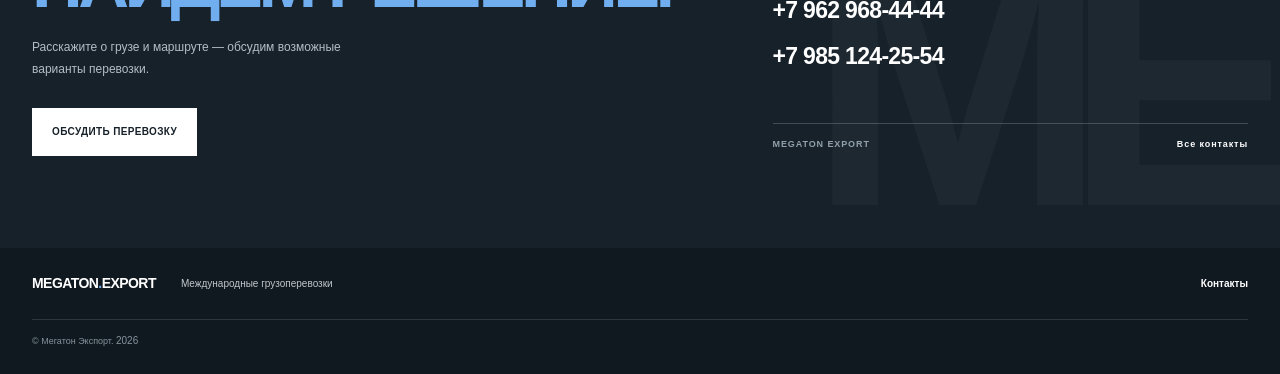
==== commit 561bd37b: "Add files via upload" ====
--- a/services/air.html
+++ b/services/air.html
@@ -102,12 +102,14 @@
  </div>
 </section>
 </main>
-<footer class="footer"><div class="container footer__inner">
-<a href="../index.html" class="footer__brand">MEGATON<span>.</span>EXPORT</a>
-<p>Международные грузоперевозки</p>
-<a href="contacts.html" class="footer__contact">Контакты</a>
-<small>© Мегатон Экспорт. Все права защищены.</small>
-</div></footer>
+<footer class="footer">
+    <div class="container footer__inner">
+        <a href="index.html" class="footer__brand">MEGATON<span>.</span>EXPORT</a>
+        <p>Международные грузоперевозки</p>
+        <a href="services/contacts.html" class="footer__contact">Контакты</a>
+        <small>© Мегатон Экспорт. <p><span id="current-year"></span></p></small>
+    </div>
+</footer>
 <div class="language-backdrop" id="language-dialog" hidden>
  <section class="language-dialog" role="dialog" aria-modal="true" aria-labelledby="language-title">
   <button class="language-close" type="button" aria-label="Закрыть выбор языка">×</button>
--- a/css/style.css
+++ b/css/style.css
@@ -390,218 +390,783 @@
 
 /* Sections */
 
-.section{padding:112px 0}
-
-.section-topline{display:flex;align-items:center;justify-content:space-between;gap:20px;padding-bottom:17px;padding-top:25px;border-bottom:1px solid var(--line)}
-
-.section-topline__note{color:var(--muted);font-size:10px;letter-spacing:.04em}
-
-.dangerous-section,.partners-section{background:var(--paper-light)}
-
-.dangerous-layout,.partners-layout{display:grid;grid-template-columns:1.15fr .85fr;gap:9%;padding:74px 0 65px}
-
-.dangerous-heading{display:flex;align-items:flex-end;justify-content:space-between;gap:15px}
-
-.dangerous-heading h2,.services-intro h2,.partners-layout h2{font-size:clamp(42px,5.4vw,72px);font-weight:800;line-height:.99;letter-spacing:-.065em;text-transform:uppercase}
-
-.round-link{display:grid;place-items:center;flex:0 0 48px;width:48px;height:48px;margin-bottom:6px;border:1px solid var(--line);border-radius:50%;color:var(--blue);font-size:20px;transition:.2s}
-
-.round-link:hover{color:#fff;background:var(--blue);border-color:var(--blue)}
-
-.dangerous-copy,.partners-copy{max-width:400px;padding-top:5px}
-
-.lead{margin-bottom:18px;font-size:clamp(17px,1.7vw,21px);font-weight:600;line-height:1.45;letter-spacing:-.025em}
-
-.dangerous-copy>p:not(.lead),.partners-copy>p:not(.lead){color:var(--muted);font-size:12px;line-height:1.8}
-
-.underlined-link{display:inline-flex;align-items:center;gap:24px;margin-top:25px;padding-bottom:7px;border-bottom:1px solid var(--ink);font-size:10px;font-weight:800;letter-spacing:.06em;text-transform:uppercase;transition:.2s}
-
-.underlined-link b{color:var(--blue);font-size:15px}
-
-.underlined-link:hover{color:var(--blue);border-color:var(--blue)}
-
-.dangerous-rule{display:flex;justify-content:space-between;padding-top:13px;border-top:1px solid var(--line);color:#929895;font-size:9px;font-weight:800;letter-spacing:.13em}
+
+.section{
+  padding:112px 0;
+}
+
+.section-topline{
+  display:flex;
+  align-items:center;
+  justify-content:space-between;
+  gap:20px;
+  padding-bottom:17px;
+  padding-top:25px;
+  border-bottom:1px solid var(--line);
+}
+
+.section-topline__note{
+  color:var(--muted);
+  font-size:10px;
+  letter-spacing:.04em;
+}
+
+.dangerous-section,.partners-section{
+  background:var(--paper-light);
+}
+
+.dangerous-layout,.partners-layout{
+  display:grid;
+  grid-template-columns:1.15fr .85fr;
+  gap:9%;
+  padding:74px 0 65px;
+}
+
+.dangerous-heading{
+  display:flex;
+  align-items:flex-end;
+  justify-content:space-between;
+  gap:15px;
+}
+
+.dangerous-heading h2,.services-intro h2,.partners-layout h2{
+  font-size:clamp(42px,5.4vw,72px);
+  font-weight:800;
+  line-height:.99;
+  letter-spacing:-.065em;
+  text-transform:uppercase;
+}
+
+.round-link{
+  display:grid;
+  place-items:center;
+  flex:0 0 48px;
+  width:48px;
+  height:48px;
+  margin-bottom:6px;
+  border:1px solid var(--line);
+  border-radius:50%;
+  color:var(--blue);
+  font-size:20px;
+  transition:.2s;
+}
+
+.round-link:hover{
+  color:#fff;
+  background:var(--blue);
+  border-color:var(--blue);
+}
+
+.dangerous-copy,.partners-copy{
+  max-width:400px;
+  padding-top:5px;
+}
+
+.lead{
+  margin-bottom:18px;
+  font-size:clamp(17px,1.7vw,21px);
+  font-weight:600;
+  line-height:1.45;
+  letter-spacing:-.025em;
+}
+
+.dangerous-copy>p:not(.lead),.partners-copy>p:not(.lead){
+  color:var(--muted);
+  font-size:12px;
+  line-height:1.8;
+}
+
+.underlined-link{
+  display:inline-flex;
+  align-items:center;
+  gap:24px;
+  margin-top:25px;
+  padding-bottom:7px;
+  border-bottom:1px solid var(--ink);
+  font-size:10px;
+  font-weight:800;
+  letter-spacing:.06em;
+  text-transform:uppercase;
+  transition:.2s;
+}
+
+.underlined-link b{
+  color:var(--blue);
+  font-size:15px;
+}
+
+.underlined-link:hover{
+  color:var(--blue);
+  border-color:var(--blue);
+}
+
+.dangerous-rule{
+  display:flex;
+  justify-content:space-between;
+  padding-top:13px;
+  border-top:1px solid var(--line);
+  color:#929895;
+  font-size:9px;
+  font-weight:800;
+  letter-spacing:.13em;
+}
 
 
 /* Services */
 
-.services-section{background:var(--paper)}
-
-.services-intro{display:flex;align-items:flex-end;justify-content:space-between;gap:35px;padding:64px 0 48px}
-
-.services-intro h2{flex:1}
-
-.services-intro>p{max-width:290px;padding-bottom:5px;color:var(--muted);font-size:12px;line-height:1.8}
-
-.services-list{border-top:1px solid #c5c8c2}
-
-.service-row{display:grid;grid-template-columns:55px minmax(220px,1.2fr) minmax(180px,.8fr) 35px;align-items:center;gap:20px;min-height:84px;border-bottom:1px solid #c5c8c2;transition:padding .25s,background .25s}
-
-.service-row:hover{padding-inline:14px;background:#e8eae5}
-
-.service-row__number{color:var(--blue);font-size:10px;font-weight:800;letter-spacing:.08em}
-
-.service-row__title{font-size:clamp(15px,1.65vw,21px);font-weight:750;letter-spacing:-.035em}
-
-.service-row__description{color:var(--muted);font-size:10px}
-
-.service-row__arrow{justify-self:end;color:var(--blue);font-size:20px;transition:transform .2s}
-
-.service-row:hover .service-row__arrow{transform:translate(3px,-3px)}
-
-.services-footnote{display:flex;justify-content:space-between;gap:20px;padding-top:15px;color:#8b918d;font-size:9px;font-weight:700;letter-spacing:.09em}
+
+.services-section{
+  background:var(--paper);
+}
+
+.services-intro{
+  display:flex;
+  align-items:flex-end;
+  justify-content:space-between;
+  gap:35px;
+  padding:64px 0 48px;
+}
+
+.services-intro h2{
+  flex:1;
+}
+
+.services-intro>p{
+  max-width:290px;
+  padding-bottom:5px;
+  color:var(--muted);
+  font-size:12px;
+  line-height:1.8;
+}
+
+.services-list{
+  border-top:1px solid #c5c8c2;
+}
+
+.service-row{
+  display:grid;
+  grid-template-columns:55px minmax(220px,1.2fr) minmax(180px,.8fr) 35px;
+  align-items:center;
+  gap:20px;
+  min-height:84px;
+  border-bottom:1px solid #c5c8c2;
+  transition:padding .25s,background .25s;
+}
+
+.service-row:hover{
+  padding-inline:14px;
+  background:#e8eae5;
+}
+
+.service-row__number{
+  color:var(--blue);
+  font-size:10px;
+  font-weight:800;
+  letter-spacing:.08em;
+}
+
+.service-row__title{
+  font-size:clamp(15px,1.65vw,21px);
+  font-weight:750;
+  letter-spacing:-.035em;
+}
+
+.service-row__description{
+  color:var(--muted);
+  font-size:10px;
+}
+
+.service-row__arrow{
+  justify-self:end;
+  color:var(--blue);
+  font-size:20px;
+  transition:transform .2s;
+}
+
+.service-row:hover .service-row__arrow{
+  transform:translate(3px,-3px);
+}
+
+.services-footnote{
+  display:flex;
+  justify-content:space-between;
+  gap:20px;
+  padding-top:15px;
+  color:#8b918d;
+  font-size:9px;
+  font-weight:700;
+  letter-spacing:.09em;
+}
 
 
 /* Partners */
 
-.partners-layout{padding:75px 0 58px}
-
-.partners-signature{min-height:110px;display:flex;align-items:center;justify-content:space-between;border-block:1px solid var(--line);color:#939995;font-size:9px;font-weight:800;letter-spacing:.13em}
-
-.partners-signature__mark{color:#d8dad4;font-size:70px;font-weight:900;letter-spacing:-.12em;line-height:1}
-
-.partners-signature__mark span{color:var(--blue)}
+
+.partners-layout{
+  padding:75px 0 58px;
+}
+
+.partners-signature{
+  min-height:110px;
+  display:flex;
+  align-items:center;
+  justify-content:space-between;
+  border-block:1px solid var(--line);
+  color:#939995;
+  font-size:9px;
+  font-weight:800;
+  letter-spacing:.13em;
+}
+
+.partners-signature__mark{
+  color:#d8dad4;
+  font-size:70px;
+  font-weight:900;
+  letter-spacing:-.12em;
+  line-height:1;
+}
+
+.partners-signature__mark span{
+  color:var(--blue);
+}
+
 
 /* Contact */
 
-.contact-section{position:relative;overflow:hidden;padding:92px 0;color:#fff;background:var(--ink)}
-
-.contact-layout{position:relative;display:grid;grid-template-columns:1.15fr .85fr;gap:8%;align-items:end}
-
-.contact-main,.contact-details{position:relative;z-index:1}
-
-.contact-main .eyebrow{color:#aab5bd}
-
-.contact-main h2{margin:28px 0 20px;font-size:clamp(44px,5.5vw,76px);font-weight:800;line-height:.98;letter-spacing:-.065em;text-transform:uppercase}
-
-.contact-main h2 span{color:#70aef0}
-
-.contact-main>p:not(.eyebrow){max-width:360px;margin-bottom:27px;color:#b3bdc4;font-size:12px;line-height:1.8}
-
-.button--light{color:var(--ink);background:#fff;border-color:#fff}
-
-.button--light:hover{color:#fff;background:var(--blue);border-color:var(--blue)}
-
-.contact-details{display:flex;flex-direction:column;align-items:flex-start;gap:10px;padding-bottom:4px}
-
-.contact-details__label{margin-bottom:7px;color:#91a0ab;font-size:9px;font-weight:800;letter-spacing:.13em;text-transform:uppercase}
-
-.contact-details>a{font-size:clamp(17px,2vw,23px);font-weight:700;letter-spacing:-.03em;transition:color .2s}
-
-.contact-details>a:hover{color:#70aef0}
-
-.contact-details__bottom{width:100%;display:flex;justify-content:space-between;gap:12px;margin-top:38px;padding-top:14px;border-top:1px solid #ffffff30;color:#91a0ab;font-size:9px;font-weight:800;letter-spacing:.1em}
-
-.contact-details__bottom a{color:#fff}
-
-.contact-details__bottom a:hover{color:#70aef0}
-
-.contact-watermark{position:absolute;right:-12px;bottom:-105px;color:#ffffff08;font-size:clamp(180px,28vw,370px);font-weight:900;letter-spacing:-.12em;line-height:1;pointer-events:none}
+
+.contact-section{
+  position:relative;
+  overflow:hidden;
+  padding:92px 0;
+  color:#fff;
+  background:var(--ink);
+}
+
+.contact-layout{
+  position:relative;
+  display:grid;
+  grid-template-columns:1.15fr .85fr;
+  gap:8%;
+  align-items:end;
+}
+
+.contact-main,.contact-details{
+  position:relative;
+  z-index:1;
+}
+
+.contact-main .eyebrow{
+  color:#aab5bd;
+}
+
+.contact-main h2{
+  margin:28px 0 20px;
+  font-size:clamp(44px,5.5vw,76px);
+  font-weight:800;
+  line-height:.98;
+  letter-spacing:-.065em;
+  text-transform:uppercase;
+}
+
+.contact-main h2 span{
+  color:#70aef0;
+}
+
+.contact-main>p:not(.eyebrow){
+  max-width:360px;
+  margin-bottom:27px;
+  color:#b3bdc4;
+  font-size:12px;
+  line-height:1.8;
+}
+
+.button--light{
+  color:var(--ink);
+  background:#fff;
+  border-color:#fff;
+}
+
+.button--light:hover{
+  color:#fff;
+  background:var(--blue);
+  border-color:var(--blue);
+}
+
+.contact-details{
+  display:flex;
+  flex-direction:column;
+  align-items:flex-start;
+  gap:10px;
+  padding-bottom:4px;
+}
+
+.contact-details__label{
+  margin-bottom:7px;
+  color:#91a0ab;
+  font-size:9px;
+  font-weight:800;
+  letter-spacing:.13em;
+  text-transform:uppercase;
+}
+
+.contact-details>a{
+  font-size:clamp(17px,2vw,23px);
+  font-weight:700;
+  letter-spacing:-.03em;
+  transition:color .2s;
+}
+
+.contact-details>a:hover{
+  color:#70aef0;
+}
+
+.contact-details__bottom{
+  width:100%;
+  display:flex;
+  justify-content:space-between;
+  gap:12px;
+  margin-top:38px;
+  padding-top:14px;
+  border-top:1px solid #ffffff30;
+  color:#91a0ab;
+  font-size:9px;
+  font-weight:800;
+  letter-spacing:.1em;
+}
+
+.contact-details__bottom a{
+  color:#fff;
+}
+
+.contact-details__bottom a:hover{
+  color:#70aef0;
+}
+
+.contact-watermark{
+  position:absolute;
+  right:-12px;
+  bottom:-105px;
+  color:#ffffff08;
+  font-size:clamp(180px,28vw,370px);
+  font-weight:900;
+  letter-spacing:-.12em;
+  line-height:1;
+  pointer-events:none;
+}
+
 
 /* Footer */
 
-.footer{padding:25px 0;color:#c0c7cc;background:#101920}
-
-.footer__inner{display:grid;grid-template-columns:auto 1fr auto;align-items:center;gap:25px}
-
-.footer__brand{color:#fff;font-size:14px;font-weight:900;letter-spacing:-.04em}
-
-.footer__brand span{color:#70aef0}
-
-.footer__inner p,.footer__contact{font-size:10px}
-
-.footer__contact{color:#fff;font-weight:700}
-
-.footer__inner small{grid-column:1/-1;padding-top:13px;border-top:1px solid #ffffff20;color:#87939b;font-size:9px}
+
+.footer{
+  padding:25px 0;
+  color:#c0c7cc;
+  background:#101920;
+}
+
+.footer__inner{
+  display:grid;
+  grid-template-columns:auto 1fr auto;
+  align-items:center;
+  gap:25px;
+}
+
+.footer__brand{
+  color:#fff;
+  font-size:14px;
+  font-weight:900;
+  letter-spacing:-.04em;
+}
+
+.footer__brand span{
+  color:#70aef0;
+}
+
+.footer__inner p,.footer__contact{
+  font-size:10px;
+  display: inline;
+}
+
+.footer__contact{
+  color:#fff;
+  font-weight:700;
+}
+
+.footer__inner small{
+  grid-column:1/-1;
+  padding-top:13px;
+  border-top:1px solid #ffffff20;
+  color:#87939b;
+  font-size:9px;
+}
+
 
 /* Service page compatibility */
 
-.page-hero{padding:150px 0 90px;color:#fff;background:linear-gradient(110deg,#17212aeb,#17212a99),url("../images/hero.svg") center/cover no-repeat}
-
-.page-hero h1{max-width:850px;margin:20px 0;font-size:clamp(36px,5vw,64px);line-height:1.05;letter-spacing:-.05em}
-
-.page-hero p:last-child{max-width:650px;font-size:17px;line-height:1.7;color:#e0e6ea}
-
-.breadcrumbs{margin-bottom:25px;font-size:12px;opacity:.85}
-
-.breadcrumbs a{text-decoration:underline;text-underline-offset:3px}
-
-.content-section{padding:70px 0;background:var(--paper-light)}
-
-.content-container,.service-content{max-width:900px}
-
-.content-container h1,.content-container h2,.content-container h3,.service-content h2{color:var(--ink);letter-spacing:-.04em}
-
-.content-container h1{margin-bottom:25px;font-size:clamp(32px,4vw,48px);line-height:1.1}
-
-.content-container h2,.service-content h2{margin:35px 0 18px;font-size:28px;line-height:1.2}
-
-.content-container h3{margin:28px 0 14px;font-size:21px}
-
-.content-container p,.service-content p,.service-content li{margin-bottom:18px;color:var(--ink-soft);font-size:15px;line-height:1.8}
-
-.content-container ul,.service-content ul{margin:20px 0 30px;padding-left:24px}
-
-.content-container li{margin-bottom:10px;line-height:1.7}
-
-.service-content{max-width:900px}
-
-.service-content .button{margin-top:15px}
-
-.contact-buttons{display:flex;flex-wrap:wrap;gap:14px;margin-top:25px}
-
-.partners-grid{display:grid;grid-template-columns:repeat(2,1fr);gap:20px;margin:30px 0 45px}
-
-.partner-card{padding:25px;border:1px solid var(--line);background:#fff}
-
-.partner-logo{display:flex;align-items:center;justify-content:center;min-height:85px;margin-bottom:18px;background:var(--paper);color:var(--ink);font-size:17px;font-weight:700}
-
-.partner-card h3{margin-bottom:10px;font-size:19px}
-
-.partner-card p{color:var(--muted);line-height:1.7}
-
-.button-outline{display:inline-flex;align-items:center;justify-content:center;min-height:46px;padding:0 20px;border:1px solid var(--ink);color:var(--ink);font-size:11px;font-weight:800;text-transform:uppercase}
-
-.button-outline:hover{color:#fff;background:var(--ink)}
-
-.section--dark{color:#fff;background:var(--ink)}
-
-.section--dark h2{color:#fff}
-
-.section--dark .section__subtitle{color:#9abce0}
-
-.section--gray{background:var(--paper)}
-
-.section__subtitle{color:var(--blue);font-size:10px;font-weight:800;letter-spacing:.14em;text-transform:uppercase}
-
-.section h2{margin:15px 0 22px;color:var(--ink);font-size:clamp(30px,4vw,48px);line-height:1.1;letter-spacing:-.05em}
-
-.section__description{max-width:700px;color:var(--muted);font-size:14px;line-height:1.8}
-
-.services-grid,.services__grid{display:grid;grid-template-columns:repeat(3,1fr);gap:18px;margin-top:35px}
-
-.service-card{display:block;min-height:150px;padding:25px;border:1px solid var(--line);background:var(--paper-light);transition:transform .2s,border-color .2s,background .2s}
-
-.service-card:hover{transform:translateY(-3px);border-color:var(--blue);background:#fff}
-
-.service-card h3{margin-bottom:12px;font-size:18px;line-height:1.3;letter-spacing:-.03em}
-
-.service-card p{color:var(--muted);font-size:12px;line-height:1.7}
-
-.section__more{margin-top:30px}
-
-.contacts__phones{display:flex;flex-wrap:wrap;gap:22px;margin:25px 0}
-
-.contacts__phones a{font-size:18px;font-weight:700}
-
-.footer .container{text-align:left}
+
+.page-hero{
+  padding:150px 0 90px;
+  color:#fff;
+  background:linear-gradient(110deg,#17212aeb,#17212a99),url("../images/hero.svg") center/cover no-repeat;
+}
+
+.page-hero h1{
+  max-width:850px;
+  margin:20px 0;
+  font-size:clamp(36px,5vw,64px);
+  line-height:1.05;
+  letter-spacing:-.05em;
+}
+
+.page-hero p:last-child{
+  max-width:650px;
+  font-size:17px;
+  line-height:1.7;
+  color:#e0e6ea;
+}
+
+.breadcrumbs{
+  margin-bottom:25px;
+  font-size:12px;
+  opacity:.85;
+}
+
+.breadcrumbs a{
+  text-decoration:underline;
+  text-underline-offset:3px;
+}
+
+.content-section{
+  padding:70px 0;
+  background:var(--paper-light);
+}
+
+.content-container,.service-content{
+  max-width:900px;
+}
+
+.content-container h1,.content-container h2,.content-container h3,.service-content h2{
+  color:var(--ink);
+  letter-spacing:-.04em;
+}
+
+.content-container h1{
+  margin-bottom:25px;
+  font-size:clamp(32px,4vw,48px);
+  line-height:1.1;
+}
+
+.content-container h2,.service-content h2{
+  margin:35px 0 18px;
+  font-size:28px;
+  line-height:1.2;
+}
+
+.content-container h3{
+  margin:28px 0 14px;
+  font-size:21px;
+}
+
+.content-container p,.service-content p,.service-content li{
+  margin-bottom:18px;
+  color:var(--ink-soft);
+  font-size:15px;
+  line-height:1.8;
+}
+
+.content-container ul,.service-content ul{
+  margin:20px 0 30px;
+  padding-left:24px;
+}
+
+.content-container li{
+  margin-bottom:10px;
+  line-height:1.7;
+}
+
+.service-content{
+  max-width:900px;
+}
+
+.service-content .button{
+  margin-top:15px;
+}
+
+.contact-buttons{
+  display:flex;
+  flex-wrap:wrap;
+  gap:14px;
+  margin-top:25px;
+}
+
+.partners-grid{
+  display:grid;
+  grid-template-columns:repeat(2,1fr);
+  gap:20px;
+  margin:30px 0 45px;
+}
+
+.partner-card{
+  padding:25px;
+  border:1px solid var(--line);
+  background:#fff;
+}
+
+.partner-logo{
+  display:flex;
+  align-items:center;
+  justify-content:center;
+  min-height:85px;
+  margin-bottom:18px;
+  background:var(--paper);
+  color:var(--ink);
+  font-size:17px;
+  font-weight:700;
+}
+
+.partner-card h3{
+  margin-bottom:10px;
+  font-size:19px;
+}
+
+.partner-card p{
+  color:var(--muted);
+  line-height:1.7;
+}
+
+.button-outline{
+  display:inline-flex;
+  align-items:center;
+  justify-content:center;
+  min-height:46px;
+  padding:0 20px;
+  border:1px solid var(--ink);
+  color:var(--ink);
+  font-size:11px;
+  font-weight:800;
+  text-transform:uppercase;
+}
+
+.button-outline:hover{
+  color:#fff;
+  background:var(--ink);
+}
+
+.section--dark{
+  color:#fff;
+  background:var(--ink);
+}
+
+.section--dark h2{
+  color:#fff;
+}
+
+.section--dark .section__subtitle{
+  color:#9abce0;
+}
+
+.section--gray{
+  background:var(--paper);
+}
+
+.section__subtitle{
+  color:var(--blue);
+  font-size:10px;
+  font-weight:800;
+  letter-spacing:.14em;
+  text-transform:uppercase;
+}
+
+.section h2{
+  margin:15px 0 22px;
+  color:var(--ink);
+  font-size:clamp(30px,4vw,48px);
+  line-height:1.1;
+  letter-spacing:-.05em;
+}
+
+.section__description{
+  max-width:700px;
+  color:var(--muted);
+  font-size:14px;
+  line-height:1.8;
+}
+
+.services-grid,.services__grid{
+  display:grid;
+  grid-template-columns:repeat(3,1fr);
+  gap:18px;
+  margin-top:35px;
+}
+
+.service-card{
+  display:block;
+  min-height:150px;
+  padding:25px;
+  border:1px solid var(--line);
+  background:var(--paper-light);
+  transition:transform .2s,border-color .2s,background .2s;
+}
+
+.service-card:hover{
+  transform:translateY(-3px);
+  border-color:var(--blue);
+  background:#fff;
+}
+
+.service-card h3{
+  margin-bottom:12px;
+  font-size:18px;
+  line-height:1.3;
+  letter-spacing:-.03em;
+}
+
+.service-card p{
+  color:var(--muted);
+  font-size:12px;
+  line-height:1.7;
+}
+
+.section__more{
+  margin-top:30px;
+}
+
+.contacts__phones{
+  display:flex;
+  flex-wrap:wrap;
+  gap:22px;
+  margin:25px 0;
+}
+
+.contacts__phones a{
+  font-size:18px;
+  font-weight:700;
+}
+
+.footer .container{
+  text-align:left;
+}
 
 /* Responsive */
 
-@media(max-width:1100px){.header__contacts{display:none}.hero{min-height:680px}.hero__layout{gap:40px}.hero h1{font-size:clamp(55px,7.5vw,85px)}.hero__bottom{flex-direction:column;align-items:flex-start;gap:22px}.hero__buttons{flex-direction:row;align-items:center;flex-wrap:wrap}.hero__image-wrap{height:390px}}
-@media(max-width:800px){.container,.header__inner{width:calc(100% - 40px)}.header{padding:14px 0}.logo img{width:145px}.menu-toggle{display:flex;position:relative;z-index:3;width:42px;height:42px;align-items:center;justify-content:center;flex-direction:column;gap:6px;border:1px solid #bfc3bf;background:transparent;color:var(--ink);cursor:pointer}.menu-toggle span{display:block;width:18px;height:1.5px;background:currentColor}.navigation{position:absolute;top:calc(100% + 14px);left:0;right:0;display:none;flex-direction:column;align-items:stretch;gap:0;padding:12px;background:var(--paper-light);border:1px solid #dedfd9;box-shadow:0 18px 40px #17212a20;color:var(--ink)}.navigation.active{display:flex}.navigation>a,.nav-dropdown>a{display:flex;padding:13px 10px;font-size:13px}.nav-dropdown{width:100%}.dropdown-menu{position:static;display:none;width:100%;padding:5px 0 8px 12px;border:0;box-shadow:none;background:#e9ebe6}.nav-dropdown:hover .dropdown-menu,.nav-dropdown:focus-within .dropdown-menu{display:none}.nav-dropdown.active .dropdown-menu{display:flex}.dropdown-menu a{padding:10px;font-size:12px}.nav-mobile-phones{display:flex;flex-direction:column;gap:7px;margin:10px 10px 4px;padding-top:13px;border-top:1px solid var(--line)}.nav-mobile-phones a{font-size:12px;font-weight:800}.hero{min-height:auto;padding:112px 0 20px}.hero__layout{grid-template-columns:1fr;gap:32px;min-height:0}.hero__content{padding:25px 0 0}.hero h1{margin:24px 0;font-size:clamp(52px,11vw,82px)}.hero__bottom{flex-direction:row;align-items:flex-end;justify-content:space-between}.hero__text{max-width:310px}.hero__visual{width:min(78%,480px);justify-self:end;margin-right:12px}.hero__image-wrap{height:clamp(270px,58vw,390px)}.hero__side-note{right:-15px}.hero__meta{margin-top:32px;flex-wrap:wrap;gap:12px;font-size:8px}.hero__meta a{order:3;width:100%}.hero__index{display:none}.section{padding:78px 0}.dangerous-layout,.partners-layout{grid-template-columns:1fr;gap:30px;padding:52px 0 40px}.dangerous-heading h2,.services-intro h2,.partners-layout h2{font-size:clamp(43px,9vw,65px)}.dangerous-copy,.partners-copy{max-width:540px}.services-intro{align-items:flex-start;flex-direction:column;gap:20px;padding:52px 0 35px}.services-intro>p{max-width:470px}.service-row{grid-template-columns:35px minmax(0,1fr) 28px;gap:12px;padding:16px 0}.service-row__title{font-size:16px}.service-row__description{grid-column:2;grid-row:2}.service-row__arrow{grid-column:3;grid-row:1/span 2}.contact-section{padding:75px 0}.contact-layout{grid-template-columns:1fr;gap:45px}.contact-main h2{font-size:clamp(45px,10vw,68px)}.contact-details__bottom{margin-top:20px}.services-grid,.services__grid{grid-template-columns:repeat(2,1fr)}}
-@media(max-width:520px){.container,.header__inner{width:calc(100% - 32px)}.hero{padding-top:100px}.hero h1{font-size:clamp(44px,12vw,61px)}.hero__bottom{flex-direction:column;align-items:flex-start}.hero__text{max-width:100%}.hero__buttons{width:100%;flex-direction:column;align-items:flex-start}.hero__buttons .button{width:100%}.hero__visual{width:88%;margin-right:10px}.hero__image-wrap{height:300px}.hero__side-note{right:-11px;font-size:8px}.hero__meta{align-items:flex-start}.hero__meta>span:last-child{display:none}.section{padding:65px 0}.section-topline__note{max-width:120px;text-align:right;font-size:8px}.dangerous-heading h2,.services-intro h2,.partners-layout h2{font-size:clamp(38px,10vw,52px)}.round-link{flex-basis:40px;width:40px;height:40px}.services-footnote{flex-direction:column;gap:5px}.contact-main h2{font-size:43px}.contact-details>a{font-size:18px}.footer__inner{grid-template-columns:1fr auto;gap:8px 15px}.footer__inner p{grid-column:1/-1;grid-row:2}.footer__contact{grid-column:2;grid-row:1}.footer__inner small{grid-column:1/-1}.services-grid,.services__grid,.partners-grid{grid-template-columns:1fr}.page-hero{padding:115px 0 65px}.page-hero h1{font-size:34px}.content-section{padding:45px 0}.content-container h2,.service-content h2{font-size:24px}.contacts__phones{flex-direction:column;gap:12px}.contact-buttons{flex-direction:column;align-items:stretch}}
-@media(prefers-reduced-motion:reduce){*,*::before,*::after{scroll-behavior:auto!important;transition-duration:.01ms!important;animation-duration:.01ms!important}}
+@media(max-width:1100px){
+  .header__contacts{display:none}
+  .hero{min-height:680px}
+  .hero__layout{gap:40px}
+  .hero h1{font-size:clamp(55px,7.5vw,85px)}
+  .hero__bottom{flex-direction:column;align-items:flex-start;gap:22px}
+  .hero__buttons{flex-direction:row;align-items:center;flex-wrap:wrap}
+  .hero__image-wrap{height:390px}
+}
+
+@media(max-width:800px){
+  .container,.header__inner{width:calc(100% - 40px)}
+  .header{padding:14px 0}
+  .logo img{width:145px}
+  .menu-toggle{
+    display:flex;
+    position:relative;
+    z-index:3;
+    width:42px;
+    height:42px;
+    align-items:center;
+    justify-content:center;
+    flex-direction:column;
+    gap:6px;
+    border:1px solid #bfc3bf;
+    background:transparent;
+    color:var(--ink);cursor:pointer;
+  }
+  .menu-toggle span{display:block;width:18px;height:1.5px;background:currentColor}
+  .navigation{
+    position:absolute;
+    top:calc(100% + 14px);
+    left:0;
+    right:0;
+    display:none;
+    flex-direction:column;
+    align-items:stretch;
+    gap:0;
+    padding:12px;
+    background:var(--paper-light);
+    border:1px solid #dedfd9;
+    box-shadow:0 18px 40px #17212a20;
+    color:var(--ink);
+  }
+  .navigation.active{display:flex}
+  .navigation>a,.nav-dropdown>a{display:flex;padding:13px 10px;font-size:13px}
+  .nav-dropdown{width:100%}
+  .dropdown-menu{position:static;display:none;width:100%;padding:5px 0 8px 12px;border:0;box-shadow:none;background:#e9ebe6}
+  .nav-dropdown:hover .dropdown-menu,.nav-dropdown:focus-within .dropdown-menu{display:none}
+  .nav-dropdown.active .dropdown-menu{display:flex}
+  .dropdown-menu a{padding:10px;font-size:12px}
+  .nav-mobile-phones{display:flex;flex-direction:column;gap:7px;margin:10px 10px 4px;padding-top:13px;border-top:1px solid var(--line)}
+  .nav-mobile-phones a{font-size:12px;font-weight:800}
+  .hero{min-height:auto;padding:112px 0 20px}
+  .hero__layout{grid-template-columns:1fr;gap:32px;min-height:0}
+  .hero__content{padding:25px 0 0}
+  .hero h1{margin:24px 0;font-size:clamp(52px,11vw,82px)}
+  .hero__bottom{flex-direction:row;align-items:flex-end;justify-content:space-between}
+  .hero__text{max-width:310px}
+  .hero__visual{width:min(78%,480px);justify-self:end;margin-right:12px}
+  .hero__image-wrap{height:clamp(270px,58vw,390px)}
+  .hero__side-note{right:-15px}
+  .hero__meta{margin-top:32px;flex-wrap:wrap;gap:12px;font-size:8px}
+  .hero__meta a{order:3;width:100%}
+  .hero__index{display:none}
+  .section{padding:78px 0}
+  .dangerous-layout,.partners-layout{grid-template-columns:1fr;gap:30px;padding:52px 0 40px}
+  .dangerous-heading h2,.services-intro h2,.partners-layout h2{font-size:clamp(43px,9vw,65px)}
+  .dangerous-copy,.partners-copy{max-width:540px}
+  .services-intro{align-items:flex-start;flex-direction:column;gap:20px;padding:52px 0 35px}
+  .services-intro>p{max-width:470px}
+  .service-row{grid-template-columns:35px minmax(0,1fr) 28px;gap:12px;padding:16px 0}
+  .service-row__title{font-size:16px}
+  .service-row__description{grid-column:2;grid-row:2}
+  .service-row__arrow{grid-column:3;grid-row:1/span 2}
+  .contact-section{padding:75px 0}
+  .contact-layout{grid-template-columns:1fr;gap:45px}
+  .contact-main h2{font-size:clamp(45px,10vw,68px)}
+  .contact-details__bottom{margin-top:20px}
+  .services-grid,.services__grid{grid-template-columns:repeat(2,1fr)}
+}
+
+@media(max-width:520px){
+  .container,.header__inner{width:calc(100% - 32px)}
+  .hero{padding-top:100px}
+  .hero h1{font-size:clamp(44px,12vw,61px)}
+  .hero__bottom{flex-direction:column;align-items:flex-start}
+  .hero__text{max-width:100%}
+  .hero__buttons{width:100%;flex-direction:column;align-items:flex-start}
+  .hero__buttons .button{width:100%}
+  .hero__visual{width:88%;margin-right:10px}
+  .hero__image-wrap{height:300px}
+  .hero__side-note{right:-11px;font-size:8px}
+  .hero__meta{align-items:flex-start}
+  .hero__meta>span:last-child{display:none}
+  .section{padding:65px 0}
+  .section-topline__note{max-width:120px;text-align:right;font-size:8px}
+  .dangerous-heading h2,.services-intro h2,.partners-layout h2{font-size:clamp(38px,10vw,52px)}
+  .round-link{flex-basis:40px;width:40px;height:40px}
+  .services-footnote{flex-direction:column;gap:5px}
+  .contact-main h2{font-size:43px}
+  .contact-details>a{font-size:18px}
+  .footer__inner{grid-template-columns:1fr auto;gap:8px 15px}
+  .footer__inner p{grid-column:1/-1;grid-row:2}
+  .footer__contact{grid-column:2;grid-row:1}
+  .footer__inner small{grid-column:1/-1}
+  .services-grid,.services__grid,.partners-grid{grid-template-columns:1fr}
+  .page-hero{padding:115px 0 65px}
+  .page-hero h1{font-size:34px}
+  .content-section{padding:45px 0}
+  .content-container h2,.service-content h2{font-size:24px}
+  .contacts__phones{flex-direction:column;gap:12px}
+  .contact-buttons{flex-direction:column;align-items:stretch}
+}
+
+@media(prefers-reduced-motion:reduce){
+  *,*::before,*::after{scroll-behavior:auto!important;transition-duration:.01ms!important;animation-duration:.01ms!important}
+}
 
 /* ===== INNER PAGES — unified Megaton Export design ===== */
 
@@ -630,6 +1195,7 @@
 .inner-article .contact-buttons{display:flex;flex-wrap:wrap;gap:12px;margin:30px 0}
 .inner-article .button-outline{display:inline-flex;align-items:center;justify-content:center;padding:14px 22px;border:1px solid #cbd1d6;color:#202832;text-decoration:none}
 .inner-cta{margin-top:0}
+
 @media(max-width:800px){
  .inner-hero{padding:48px 0 25px}
  .inner-hero .section-topline{margin-bottom:38px}
@@ -638,6 +1204,7 @@
  .inner-content__layout{grid-template-columns:1fr;gap:34px}
  .inner-sidebar{display:none!important}
 }
+
 @media(max-width:480px){
  .inner-hero h1{font-size:43px}
  .inner-hero__meta{font-size:9px}
@@ -646,35 +1213,92 @@
 
 
 /* ===== Language selector — matching Megaton Export visual identity ===== */
+
 .language-control{position:relative;display:flex;align-items:center;margin-left:18px;flex-shrink:0}
-.language-button{display:inline-flex;align-items:center;justify-content:center;gap:7px;min-height:38px;padding:0 11px;border:1px solid #cbd1d6;background:transparent;color:var(--blue-dark);font-family:inherit;font-size:10px;font-weight:700;line-height:1;letter-spacing:.08em;cursor:pointer;transition:background .2s,border-color .2s,color .2s}
+.language-button{
+  display:inline-flex;
+  align-items:center;
+  justify-content:center;
+  gap:7px;
+  min-height:38px;
+  padding:0 11px;
+  border:1px solid #cbd1d6;
+  background:transparent;
+  color:var(--blue-dark);
+  font-family:inherit;
+  font-size:10px;
+  font-weight:700;
+  line-height:1;
+  letter-spacing:.08em;
+  cursor:pointer;
+  transition:background .2s,border-color .2s,color .2s;
+}
 .language-button:hover,.language-button[aria-expanded="true"]{border-color:#2878d0;background:#2878d0;color:#fff}
-.language-globe{font-size:17px;line-height:1}.language-chevron{font-size:14px;margin-left:2px}
-.language-backdrop[hidden]{display:none!important}.language-backdrop{position:fixed;inset:0;z-index:10000;display:flex;align-items:center;justify-content:center;padding:22px;background:rgba(13,20,28,.58);backdrop-filter:blur(5px)}
+.language-globe{font-size:17px;line-height:1}
+.language-chevron{font-size:14px;margin-left:2px}
+.language-backdrop[hidden]{display:none!important}
+.language-backdrop{position:fixed;inset:0;z-index:10000;display:flex;align-items:center;justify-content:center;padding:22px;background:rgba(13,20,28,.58);backdrop-filter:blur(5px)}
 .language-dialog{position:relative;width:min(100%,440px);padding:38px;background:#f3f3f0;color:#171b20;border-top:4px solid #2878d0;box-shadow:0 24px 80px #0003;animation:language-in .18s ease-out}
 .language-close{position:absolute;top:14px;right:16px;width:36px;height:36px;border:1px solid #d4d8db;background:transparent;color:#171b20;font-size:25px;line-height:1;cursor:pointer}
 .language-kicker{margin:0 0 16px;color:#2878d0;font-size:10px;font-weight:800;letter-spacing:.16em}
 .language-dialog h2{margin:0 0 10px;font-size:clamp(27px,5vw,36px);line-height:1.1;letter-spacing:-.045em}
 .language-description{margin:0 0 25px;color:#626a72;font-size:13px;line-height:1.6}
 .language-options{display:flex;flex-direction:column;border-top:1px solid #d6d9dc}
-.language-option{display:grid;grid-template-columns:56px 1fr 20px;align-items:center;gap:10px;padding:17px 4px;border:0;border-bottom:1px solid #d6d9dc;background:transparent;color:#171b20;text-align:left;cursor:pointer;transition:padding .18s,color .18s}
+.language-option{
+  display:grid;
+  grid-template-columns:56px 1fr 20px;
+  align-items:center;
+  gap:10px;
+  padding:17px 4px;
+  border:0;
+  border-bottom:1px solid #d6d9dc;
+  background:transparent;
+  color:#171b20;
+  text-align:left;
+  cursor:pointer;
+  transition:padding .18s,color .18s;
+}
 .language-option:hover,.language-option.is-selected{padding-left:10px;color:#2878d0}
-.language-code{font-size:11px;font-weight:800;letter-spacing:.12em}.language-name{font-size:15px;font-weight:600}.language-check{opacity:0;color:#2878d0;font-size:18px}.language-option.is-selected .language-check{opacity:1}
+.language-code{font-size:11px;font-weight:800;letter-spacing:.12em}
+.language-name{font-size:15px;font-weight:600}
+.language-check{opacity:0;color:#2878d0;font-size:18px}
+.language-option.is-selected .language-check{opacity:1}
 .language-note{margin:26px 0 0;color:#8b9299;font-size:9px;letter-spacing:.13em}
 body.language-modal-open{overflow:hidden}
-@keyframes language-in{from{opacity:0;transform:translateY(8px)}to{opacity:1;transform:translateY(0)}}
-@media(max-width:1100px){.language-control{margin-left:auto;margin-right:12px}.language-button{min-height:36px}}
-@media(max-width:800px){.header__inner{gap:12px}.language-control{margin-left:auto;margin-right:0}.language-button{min-height:40px;padding:0 10px}.language-globe{display:none}.language-dialog{padding:32px 24px}}
-@media(max-width:380px){.language-button{gap:4px;padding:0 7px}.language-chevron{display:none}.logo img{width:125px}}
-@media(prefers-reduced-motion:reduce){.language-dialog{animation:none}.language-option,.language-button{transition:none}}
+
+@keyframes language-in{
+  from{opacity:0;transform:translateY(8px)}to{opacity:1;transform:translateY(0)}
+}
+
+@media(max-width:1100px){
+  .language-control{margin-left:auto;margin-right:12px}
+  .language-button{min-height:36px}
+}
+
+@media(max-width:800px){
+  .header__inner{gap:12px}
+  .language-control{margin-left:auto;margin-right:0}
+  .language-button{min-height:40px;padding:0 10px}
+  .language-globe{display:none}
+  .language-dialog{padding:32px 24px}
+}
+
+@media(max-width:380px){
+  .language-button{gap:4px;padding:0 7px}
+  .language-chevron{display:none}
+  .logo img{width:125px}
+}
+
+@media(prefers-reduced-motion:reduce){
+  .language-dialog{animation:none}
+  .language-option,.language-button{transition:none}
+}
 
 
 /* ===== Navigation interaction fixes (desktop + mobile) ===== */
 
 @media (min-width: 801px) {
   .nav-dropdown { position: relative; }
-
-  /* Invisible bridge prevents the hover state from breaking between the trigger and menu. */
   .nav-dropdown::after {
     content: "";
     position: absolute;
@@ -688,8 +1312,7 @@
     top: calc(100% + 15px);
     z-index: 200;
   }
-  .nav-dropdown:hover .dropdown-menu,
-  .nav-dropdown:focus-within .dropdown-menu { display: flex; }
+  .nav-dropdown:hover .dropdown-menu,.nav-dropdown:focus-within .dropdown-menu { display: flex; }
 }
 
 @media (max-width: 800px) {
@@ -766,6 +1389,7 @@
   .inner-hero .section-topline { margin-bottom: 38px; }
   .inner-hero__meta { margin-top: 36px; }
 }
+
 @media (max-width: 480px) {
   .inner-hero { min-height: 360px; padding-top: 10px; }
   .inner-hero .section-topline { gap: 12px; margin-bottom: 34px; }
@@ -774,7 +1398,7 @@
   .inner-hero__intro { font-size: 16px; }
 }
 
-/* Меняем местами переключатель языка и бургер-меню на мобильных */
+
 @media (max-width: 800px) {
   .header__inner {
     display: flex;
@@ -794,3 +1418,4 @@
     order: 3;
     margin-left: 12px;
   }
+}
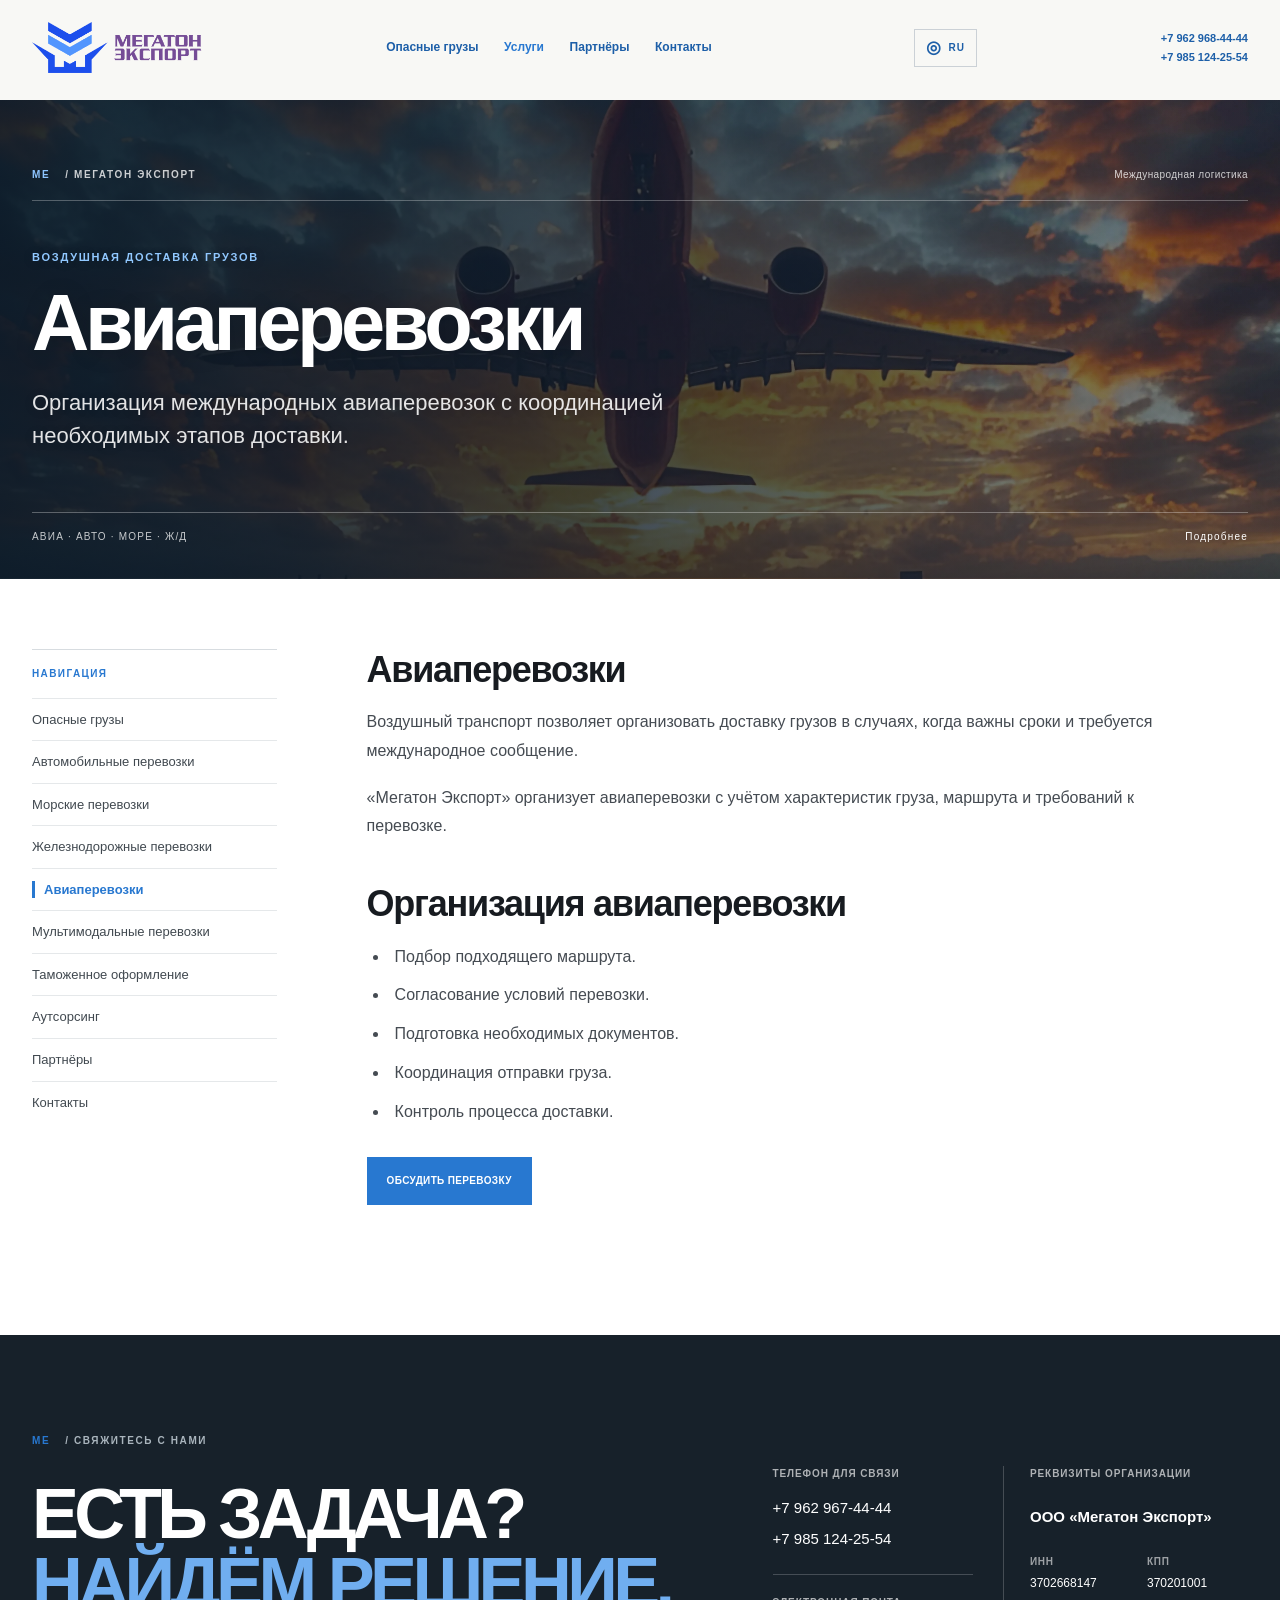
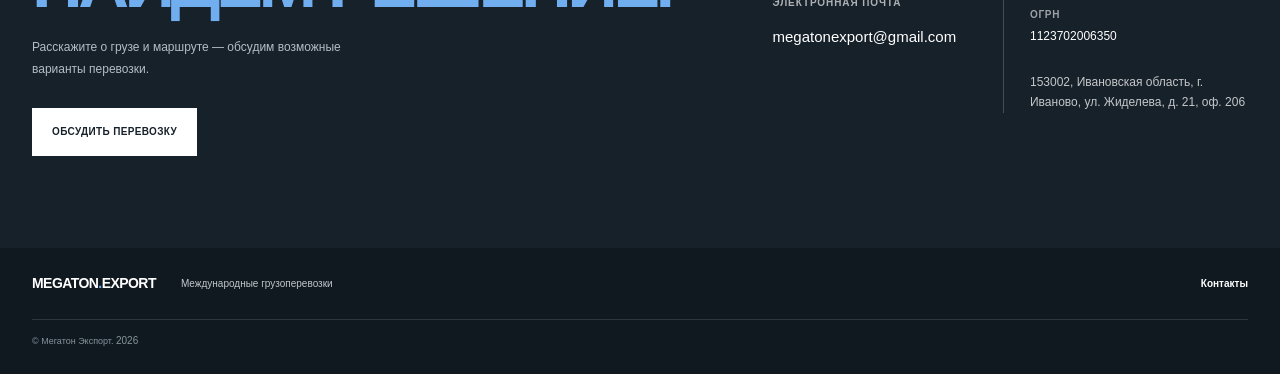
==== commit b5658a1e: "Add files via upload" ====
--- a/services/air.html
+++ b/services/air.html
@@ -19,50 +19,85 @@
 <meta property="og:url" content="https://megatonexport.ru/services/air.html">
 <meta property="og:locale" content="ru_RU">
 </head>
+
 <body>
 <header class="header">
- <div class="container header__inner">
-  <a href="../index.html" class="logo"><img src="../images/logo.png" alt="Мегатон Экспорт" width="220"></a>
-  <button class="menu-toggle" aria-label="Открыть меню" aria-expanded="false" aria-controls="main-navigation"><span></span><span></span></button>
-  <nav class="navigation" id="main-navigation" aria-label="Основная навигация">
-   <a href="dangerous.html">Опасные грузы</a>
-   <div class="nav-dropdown"><a href="../index.html#services" class="dropdown-link">Услуги</a>
-    <div class="dropdown-menu"><a href="dangerous.html">Опасные грузы</a><a href="road.html">Автомобильные перевозки</a><a href="sea.html">Морские перевозки</a><a href="rail.html">Железнодорожные перевозки</a><a href="air.html">Авиаперевозки</a><a href="multimodal.html">Мультимодальные перевозки</a><a href="customs.html">Таможенное оформление</a><a href="outsourcing.html">Аутсорсинг</a></div>
-   </div>
-   <a href="partners.html">Партнёры</a><a href="contacts.html">Контакты</a>
-   <div class="nav-mobile-phones"><a href="tel:+79629684444">+7 962 968-44-44</a><a href="tel:+79851242554">+7 985 124-25-54</a></div>
-  </nav>
-  <div class="language-control">
-   <button class="language-button" type="button" aria-haspopup="dialog" aria-expanded="false" aria-label="Выбрать язык сайта"><span class="language-globe" aria-hidden="true">◎</span><span class="language-current">RU</span></button>
-  </div>
-  <div class="header__contacts"><a href="tel:+79629684444">+7 962 968-44-44</a><a href="tel:+79851242554">+7 985 124-25-54</a></div>
- </div>
+    <div class="container header__inner">
+        <a href="../index.html" class="logo">
+            <img src="../images/logo.png" alt="Мегатон Экспорт" width="220">
+        </a>
+        <button class="menu-toggle" aria-label="Открыть меню" aria-expanded="false" aria-controls="main-navigation">
+            <span></span>
+            <span></span>
+        </button>
+        <nav class="navigation" id="main-navigation" aria-label="Основная навигация">
+            <a href="dangerous.html">Опасные грузы</a>
+            <div class="nav-dropdown">
+                <a href="../index.html#services" class="dropdown-link">Услуги</a>
+                <div class="dropdown-menu">
+                    <a href="dangerous.html">Опасные грузы</a>
+                    <a href="road.html">Автомобильные перевозки</a>
+                    <a href="sea.html">Морские перевозки</a>
+                    <a href="rail.html">Железнодорожные перевозки</a>
+                    <a href="air.html">Авиаперевозки</a>
+                    <a href="multimodal.html">Мультимодальные перевозки</a>
+                    <a href="customs.html">Таможенное оформление</a>
+                    <a href="outsourcing.html">Аутсорсинг</a>
+                </div>
+            </div>
+            <a href="partners.html">Партнёры</a>
+            <a href="contacts.html">Контакты</a>
+            <div class="nav-mobile-phones">
+                <a href="tel:+79629684444">+7 962 968-44-44</a>
+                <a href="tel:+79851242554">+7 985 124-25-54</a>
+            </div>
+        </nav>
+        <div class="language-control">
+            <button class="language-button" type="button" aria-haspopup="dialog" aria-expanded="false" aria-label="Выбрать язык сайта">
+                <span class="language-globe" aria-hidden="true">◎</span>
+                <span class="language-current">RU</span>
+            </button>
+        </div>
+        <div class="header__contacts">
+            <a href="tel:+79629684444">+7 962 968-44-44</a>
+            <a href="tel:+79851242554">+7 985 124-25-54</a>
+        </div>
+    </div>
 </header>
+
 <main>
 <section class="section inner-hero" style="--inner-hero-image: url('../images/air-hero.jpg');">
- <div class="container">
-  <div class="section-topline">
-   <span class="eyebrow"><b>ME</b> / Мегатон Экспорт</span>
-   <span class="section-topline__note">Международная логистика</span>
-  </div>
-  <p class="inner-hero__eyebrow">Воздушная доставка грузов</p>
-  <h1>Авиаперевозки</h1>
-  <p class="inner-hero__intro">Организация международных авиаперевозок с координацией необходимых этапов доставки.</p>
-  <div class="inner-hero__meta">
-   <span>АВИА · АВТО · МОРЕ · Ж/Д</span>
-   <a href="#page-content">Подробнее</a>
-  </div>
- </div>
+    <div class="container">
+        <div class="section-topline">
+            <span class="eyebrow"><b>ME</b> / Мегатон Экспорт</span>
+            <span class="section-topline__note">Международная логистика</span>
+        </div>
+        <p class="inner-hero__eyebrow">Воздушная доставка грузов</p>
+        <h1>Авиаперевозки</h1>
+        <p class="inner-hero__intro">Организация международных авиаперевозок с координацией необходимых этапов доставки.</p>
+        <div class="inner-hero__meta">
+            <span>АВИА · АВТО · МОРЕ · Ж/Д</span>
+            <a href="#page-content">Подробнее</a>
+        </div>
+    </div>
 </section>
 
 <section class="section inner-content" id="page-content">
- <div class="container inner-content__layout">
-  <aside class="inner-sidebar">
-   <span class="eyebrow">НАВИГАЦИЯ</span>
-   <a href="dangerous.html">Опасные грузы</a><a href="road.html">Автомобильные перевозки</a><a href="sea.html">Морские перевозки</a><a href="rail.html">Железнодорожные перевозки</a><a href="air.html" class="is-active" aria-current="page">Авиаперевозки</a><a href="multimodal.html">Мультимодальные перевозки</a><a href="customs.html">Таможенное оформление</a><a href="outsourcing.html">Аутсорсинг</a><a href="partners.html">Партнёры</a><a href="contacts.html">Контакты</a>
-  </aside>
-  <article class="inner-article"><h2>Авиаперевозки</h2>
-
+    <div class="container inner-content__layout">
+        <aside class="inner-sidebar">
+            <span class="eyebrow">НАВИГАЦИЯ</span>
+            <a href="dangerous.html">Опасные грузы</a>
+            <a href="road.html">Автомобильные перевозки</a>
+            <a href="sea.html">Морские перевозки</a>
+            <a href="rail.html">Железнодорожные перевозки</a>
+            <a href="air.html" class="is-active" aria-current="page">Авиаперевозки</a>
+            <a href="multimodal.html">Мультимодальные перевозки</a>
+            <a href="customs.html">Таможенное оформление</a>
+            <a href="outsourcing.html">Аутсорсинг</a>
+            <a href="partners.html">Партнёры</a>
+            <a href="contacts.html">Контакты</a>
+        </aside>
+        <article class="inner-article"><h2>Авиаперевозки</h2>
             <p>Воздушный транспорт позволяет организовать доставку грузов в случаях, когда важны сроки и требуется международное сообщение.</p>
 
             <p>«Мегатон Экспорт» организует авиаперевозки с учётом характеристик груза, маршрута и требований к перевозке.</p>
@@ -80,28 +115,69 @@
             <div class="contact-buttons">
                 <a href="contacts.html" class="button button--primary">
                     Обсудить перевозку
-                </a></article>
- </div>
+                </a>
+            </div>
+        </article>
+    </div>
 </section>
 
 <section class="contact-section inner-cta">
- <div class="container contact-layout">
-  <div class="contact-main">
-   <p class="eyebrow"><b>ME</b> / Свяжитесь с нами</p>
-   <h2>Есть задача?<br><span>Найдём решение.</span></h2>
-   <p>Расскажите о грузе и маршруте — обсудим возможные варианты перевозки.</p>
-   <a href="contacts.html" class="button button--light">Обсудить перевозку</a>
-  </div>
-  <div class="contact-details">
-   <span class="contact-details__label">Телефон для связи</span>
-   <a href="tel:+79629684444">+7 962 968-44-44</a>
-   <a href="tel:+79851242554">+7 985 124-25-54</a>
-   <div class="contact-details__bottom"><span>MEGATON EXPORT</span><a href="contacts.html">Все контакты</a></div>
-  </div>
-  <div class="contact-watermark">ME</div>
- </div>
+    <div class="container contact-layout">
+        <div class="contact-main">
+            <p class="eyebrow"><b>ME</b> / Свяжитесь с нами</p>
+            <h2>Есть задача?<br><span>Найдём решение.</span></h2>
+            <p>Расскажите о грузе и маршруте — обсудим возможные варианты перевозки.</p>
+            <a href="contacts.html" class="button button--light">Обсудить перевозку</a>
+        </div>
+        <div class="contact-details">
+            <div class="contact-details__columns">
+                <div class="contact-details__column contact-details__column--contacts">
+                    <div class="contact-details__group">
+                        <span class="contact-details__label">Телефон для связи</span>
+
+                        <a href="tel:+79629674444">+7 962 967-44-44</a>
+                        <a href="tel:+79851242554">+7 985 124-25-54</a>
+                    </div>
+                    <div class="contact-details__group">
+                        <span class="contact-details__label">Электронная почта</span>
+
+                        <a href="mailto:megatonexport@gmail.com">
+                            megatonexport@gmail.com
+                        </a>
+                    </div>
+                </div>
+                <div class="contact-details__column contact-details__column--company">
+                    <div class="contact-details__group">
+                        <span class="contact-details__label">Реквизиты организации</span>
+                        <p class="contact-details__company-name">
+                            ООО «Мегатон Экспорт»
+                        </p>
+                        <div class="contact-details__requisites">
+                            <div class="contact-details__requisite">
+                                <span>ИНН</span>
+                                <strong>3702668147</strong>
+                            </div>
+                            <div class="contact-details__requisite">
+                                <span>КПП</span>
+                                <strong>370201001</strong>
+                            </div>
+                            <div class="contact-details__requisite contact-details__requisite--ogrn">
+                                <span>ОГРН</span>
+                                <strong>1123702006350</strong>
+                            </div>
+                        </div>
+                        <p class="contact-details__address">
+                            153002, Ивановская область, г. Иваново,
+                            ул. Жиделева, д. 21, оф. 206
+                        </p>
+                    </div>
+                </div>
+            </div>
+        </div>
+    </div>
 </section>
 </main>
+
 <footer class="footer">
     <div class="container footer__inner">
         <a href="index.html" class="footer__brand">MEGATON<span>.</span>EXPORT</a>
@@ -110,20 +186,39 @@
         <small>© Мегатон Экспорт. <p><span id="current-year"></span></p></small>
     </div>
 </footer>
+
 <div class="language-backdrop" id="language-dialog" hidden>
- <section class="language-dialog" role="dialog" aria-modal="true" aria-labelledby="language-title">
-  <button class="language-close" type="button" aria-label="Закрыть выбор языка">×</button>
-  <p class="language-kicker">MEGATON EXPORT / LANGUAGE</p>
-  <h2 id="language-title">Выберите язык</h2>
-  <p class="language-description">Выберите язык отображения сайта.</p>
-  <div class="language-options">
-   <button type="button" class="language-option" data-language="ru"><span class="language-code">RU</span><span class="language-name">Русский</span><span class="language-check">✓</span></button>
-   <button type="button" class="language-option" data-language="en"><span class="language-code">EN</span><span class="language-name">English</span><span class="language-check">✓</span></button>
-   <button type="button" class="language-option" data-language="zh"><span class="language-code">中文</span><span class="language-name">简体中文</span><span class="language-check">✓</span></button>
-  </div>
-  <p class="language-note">Megaton Export · International Logistics</p>
- </section>
+    <section class="language-dialog" role="dialog" aria-modal="true" aria-labelledby="language-title">
+        <button class="language-close" type="button" aria-label="Закрыть выбор языка">×</button>
+        <p class="language-kicker">MEGATON EXPORT / LANGUAGE</p>
+        <h2 id="language-title">Выберите язык</h2>
+        <p class="language-description">Выберите язык отображения сайта.</p>
+        <div class="language-options">
+
+            <button type="button" class="language-option" data-language="ru">
+                <span class="language-code">RU</span>
+                <span class="language-name">Русский</span>
+                <span class="language-check">✓</span>
+            </button>
+
+            <button type="button" class="language-option" data-language="en">
+                <span class="language-code">EN</span>
+                <span class="language-name">English</span>
+                <span class="language-check">✓</span>
+            </button>
+
+            <button type="button" class="language-option" data-language="zh">
+                <span class="language-code">中文</span>
+                <span class="language-name">简体中文</span>
+                <span class="language-check">✓</span>
+            </button>
+            
+        </div>
+        <p class="language-note">Megaton Export · International Logistics</p>
+    </section>
 </div>
+
 <script src="../js/script.js"></script>
+
 </body>
 </html>
--- a/css/style.css
+++ b/css/style.css
@@ -342,7 +342,7 @@
 
 .hero__side-note{
   position:absolute;
-  right:-37px;
+  right:-19px;
   top:50%;
   transform:translate(100%,-50%) rotate(90deg);
   transform-origin:left center;
@@ -1108,9 +1108,9 @@
   .hero h1{margin:24px 0;font-size:clamp(52px,11vw,82px)}
   .hero__bottom{flex-direction:row;align-items:flex-end;justify-content:space-between}
   .hero__text{max-width:310px}
-  .hero__visual{width:min(78%,480px);justify-self:end;margin-right:12px}
+  .hero__visual{width:min(78%,480px);justify-self:end;margin-right:150px}
   .hero__image-wrap{height:clamp(270px,58vw,390px)}
-  .hero__side-note{right:-15px}
+  .hero__side-note{right:-20px}
   .hero__meta{margin-top:32px;flex-wrap:wrap;gap:12px;font-size:8px}
   .hero__meta a{order:3;width:100%}
   .hero__index{display:none}
@@ -1139,9 +1139,9 @@
   .hero__text{max-width:100%}
   .hero__buttons{width:100%;flex-direction:column;align-items:flex-start}
   .hero__buttons .button{width:100%}
-  .hero__visual{width:88%;margin-right:10px}
+  .hero__visual{width:88%;margin-right:25px}
   .hero__image-wrap{height:300px}
-  .hero__side-note{right:-11px;font-size:8px}
+  .hero__side-note{right:-17px;font-size:8px}
   .hero__meta{align-items:flex-start}
   .hero__meta>span:last-child{display:none}
   .section{padding:65px 0}
@@ -1418,4 +1418,194 @@
     order: 3;
     margin-left: 12px;
   }
+}
+
+/* ==========================================
+   CONTACT DETAILS — TWO COLUMNS
+========================================== */
+
+.contact-details {
+    width: 100%;
+    min-width: 0;
+    align-self: center;
+}
+
+/* Две основные колонки */
+
+.contact-details__columns {
+    display: grid;
+    grid-template-columns: minmax(0, 0.9fr) minmax(0, 1.1fr);
+    gap: 30px;
+    align-items: start;
+}
+
+.contact-details__column {
+    min-width: 0;
+}
+
+.contact-details__column--company {
+    padding-left: 26px;
+    border-left: 1px solid rgba(255, 255, 255, 0.2);
+}
+
+/* Контактные группы */
+
+.contact-details__group {
+    display: flex;
+    flex-direction: column;
+    align-items: flex-start;
+    gap: 9px;
+}
+
+.contact-details__column--contacts .contact-details__group + .contact-details__group {
+    margin-top: 24px;
+    padding-top: 20px;
+    border-top: 1px solid rgba(255, 255, 255, 0.2);
+}
+
+.contact-details__label {
+    color: rgba(255, 255, 255, 0.65);
+    font-size: 10px;
+    font-weight: 700;
+    letter-spacing: 0.09em;
+    text-transform: uppercase;
+}
+
+.contact-details__group > a {
+    color: #fff;
+    font-size: 15px;
+    line-height: 1.45;
+    text-decoration: none;
+    overflow-wrap: anywhere;
+}
+
+.contact-details__group > a:hover {
+    color: #70b5ff;
+}
+
+/* Название организации */
+
+.contact-details__company-name {
+    margin: 9px 0 17px;
+    color: #fff;
+    font-size: 15px;
+    font-weight: 600;
+    line-height: 1.45;
+}
+
+/* Реквизиты */
+
+.contact-details__requisites {
+    display: grid;
+    grid-template-columns: repeat(2, minmax(0, 1fr));
+    gap: 14px 16px;
+    width: 100%;
+}
+
+.contact-details__requisite {
+    display: flex;
+    flex-direction: column;
+    gap: 5px;
+    min-width: 0;
+}
+
+.contact-details__requisite--ogrn {
+    grid-column: 1 / -1;
+}
+
+.contact-details__requisite span {
+    color: rgba(255, 255, 255, 0.58);
+    font-size: 10px;
+    font-weight: 600;
+    letter-spacing: 0.07em;
+    text-transform: uppercase;
+}
+
+.contact-details__requisite strong {
+    color: #fff;
+    font-size: 12px;
+    font-weight: 500;
+    overflow-wrap: anywhere;
+}
+
+/* Юридический адрес */
+
+.contact-details__address {
+    margin: 18px 0 0;
+    color: rgba(255, 255, 255, 0.75);
+    font-size: 12px;
+    line-height: 1.65;
+}
+
+/* Нижняя строка */
+
+.contact-details__bottom {
+    margin-top: 24px;
+    padding-top: 15px;
+    border-top: 1px solid rgba(255, 255, 255, 0.2);
+}
+
+/* ==========================================
+   TABLET
+========================================== */
+
+@media (min-width: 601px) and (max-width: 900px) {
+    .contact-details__columns {
+        grid-template-columns: minmax(0, 1fr) minmax(0, 1fr);
+        gap: 20px;
+    }
+
+    .contact-details__column--company {
+        padding-left: 18px;
+    }
+
+    .contact-details__group > a {
+        font-size: 13px;
+    }
+
+    .contact-details__company-name {
+        font-size: 14px;
+    }
+}
+
+/* ==========================================
+   MOBILE
+========================================== */
+
+@media (max-width: 600px) {
+    .contact-details__columns {
+        grid-template-columns: 1fr;
+        gap: 22px;
+    }
+
+    .contact-details__column--company {
+        padding: 20px 0 0;
+        border-left: none;
+        border-top: 1px solid rgba(255, 255, 255, 0.2);
+    }
+
+    .contact-details__column--contacts .contact-details__group + .contact-details__group {
+        margin-top: 18px;
+        padding-top: 16px;
+    }
+
+    .contact-details__group > a {
+        font-size: 14px;
+    }
+
+    .contact-details__company-name {
+        font-size: 14px;
+    }
+
+    .contact-details__requisites {
+        gap: 12px 14px;
+    }
+
+    .contact-details__address {
+        margin-top: 14px;
+    }
+
+    .contact-details__bottom {
+        margin-top: 20px;
+    }
 }
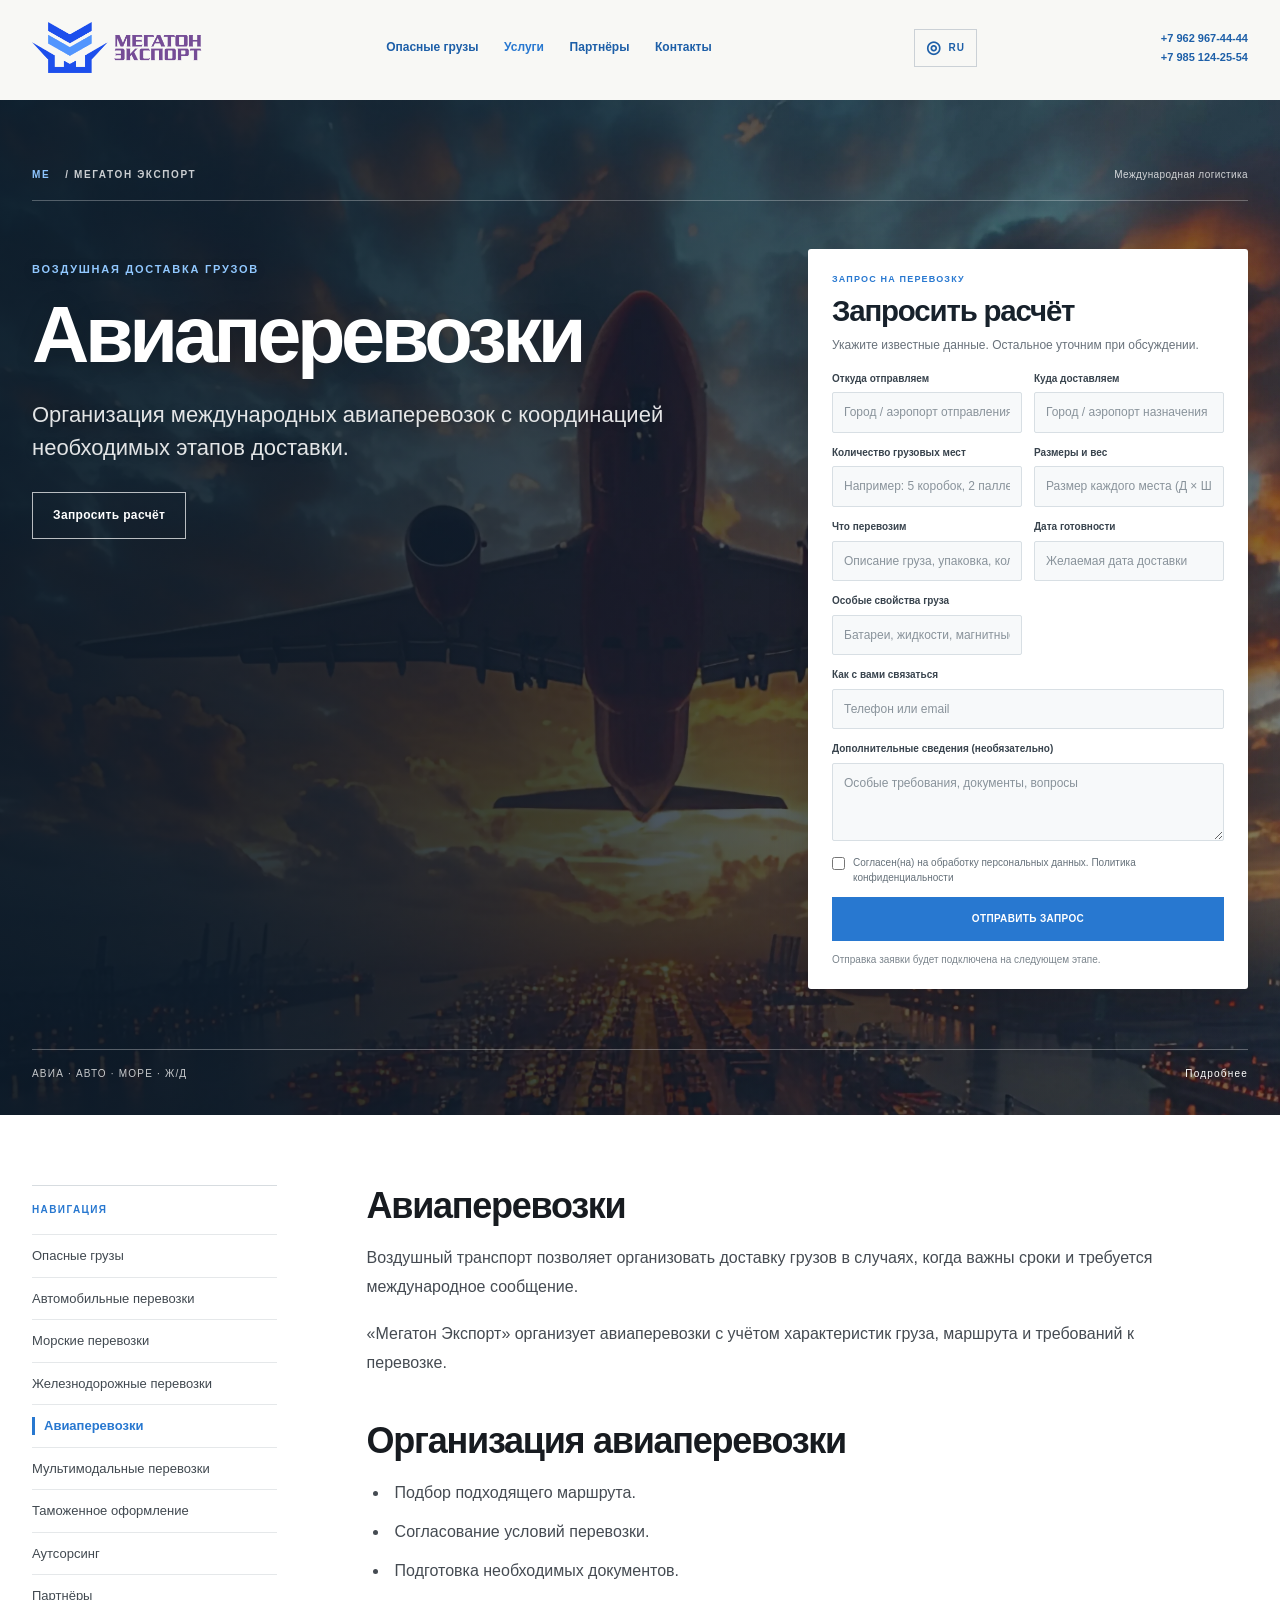
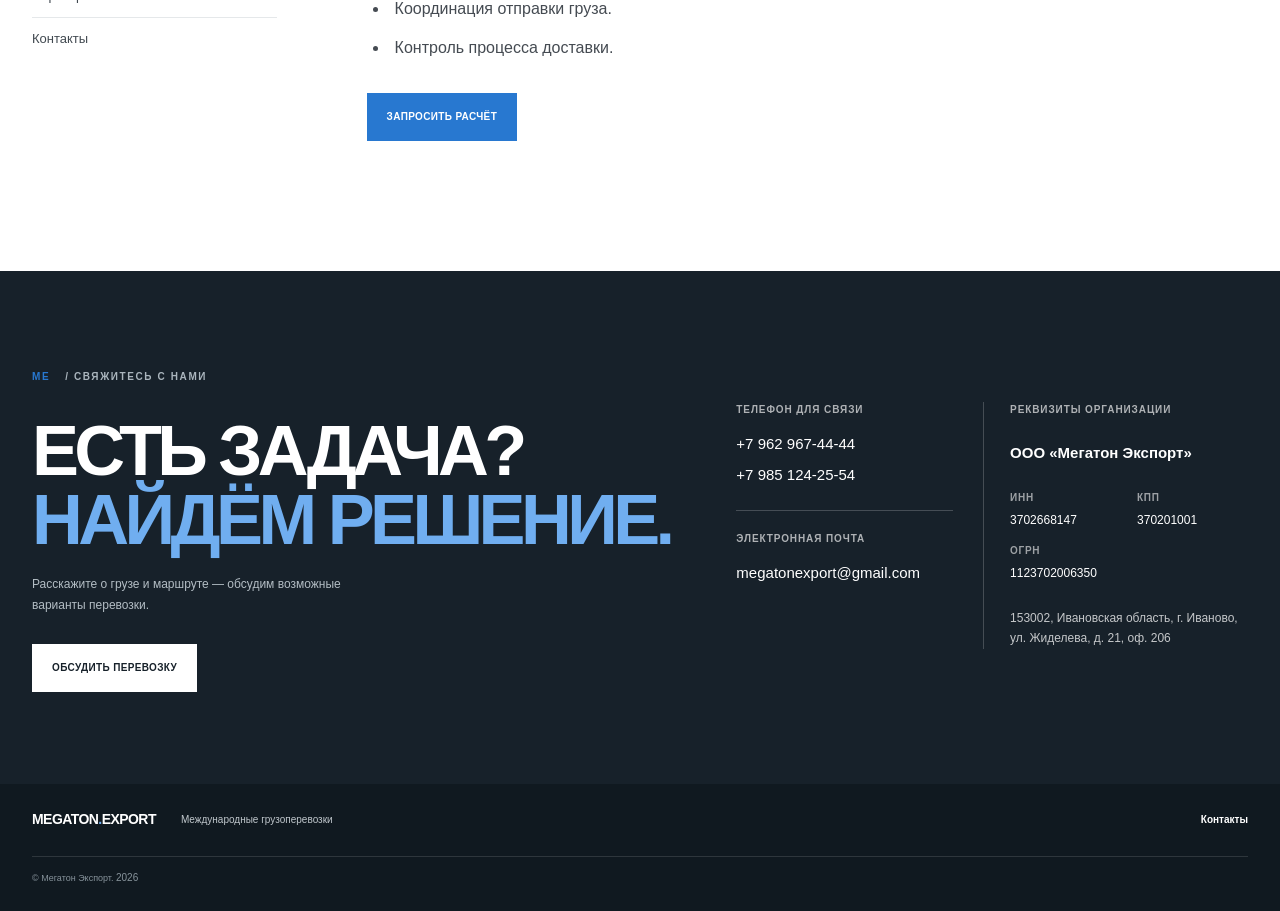
==== commit d647dcab: "Add files via upload" ====
--- a/services/air.html
+++ b/services/air.html
@@ -48,7 +48,7 @@
             <a href="partners.html">Партнёры</a>
             <a href="contacts.html">Контакты</a>
             <div class="nav-mobile-phones">
-                <a href="tel:+79629684444">+7 962 968-44-44</a>
+                <a href="tel:+79629674444">+7 962 967-44-44</a>
                 <a href="tel:+79851242554">+7 985 124-25-54</a>
             </div>
         </nav>
@@ -59,7 +59,7 @@
             </button>
         </div>
         <div class="header__contacts">
-            <a href="tel:+79629684444">+7 962 968-44-44</a>
+            <a href="tel:+79629674444">+7 962 967-44-44</a>
             <a href="tel:+79851242554">+7 985 124-25-54</a>
         </div>
     </div>
@@ -72,9 +72,16 @@
             <span class="eyebrow"><b>ME</b> / Мегатон Экспорт</span>
             <span class="section-topline__note">Международная логистика</span>
         </div>
+        <div class="service-quote-hero">
+            <div class="service-quote-hero__copy">
         <p class="inner-hero__eyebrow">Воздушная доставка грузов</p>
         <h1>Авиаперевозки</h1>
         <p class="inner-hero__intro">Организация международных авиаперевозок с координацией необходимых этапов доставки.</p>
+        
+                <a class="service-quote-hero__button" href="#quote-form-air">Запросить расчёт</a>
+            </div>
+            <aside class="service-quote" id="quote-form-air" aria-label="Форма заявки: Авиаперевозка"><div class="service-quote__head"><p class="service-quote__eyebrow">ЗАПРОС НА ПЕРЕВОЗКУ</p><h2>Запросить расчёт</h2><p>Укажите известные данные. Остальное уточним при обсуждении.</p></div><form class="service-quote__form" data-service-quote="air"><div class="service-quote__grid"><label class="service-quote__field"><span>Откуда отправляем</span><input name="air_0" type="text" placeholder="Город / аэропорт отправления" autocomplete="off"></label><label class="service-quote__field"><span>Куда доставляем</span><input name="air_1" type="text" placeholder="Город / аэропорт назначения" autocomplete="off"></label><label class="service-quote__field"><span>Количество грузовых мест</span><input name="air_2" type="text" placeholder="Например: 5 коробок, 2 паллеты" autocomplete="off"></label><label class="service-quote__field"><span>Размеры и вес</span><input name="air_3" type="text" placeholder="Размер каждого места (Д × Ш × В) и общий вес, кг" autocomplete="off"></label><label class="service-quote__field"><span>Что перевозим</span><input name="air_4" type="text" placeholder="Описание груза, упаковка, количество" autocomplete="off"></label><label class="service-quote__field"><span>Дата готовности</span><input name="air_5" type="text" placeholder="Желаемая дата доставки" autocomplete="off"></label><label class="service-quote__field"><span>Особые свойства груза</span><input name="air_6" type="text" placeholder="Батареи, жидкости, магнитные свойства, температурный режим — если есть" autocomplete="off"></label><label class="service-quote__field service-quote__field--wide"><span>Как с вами связаться</span><input name="contact" type="text" placeholder="Телефон или email" required autocomplete="tel"></label><label class="service-quote__field service-quote__field--wide"><span>Дополнительные сведения (необязательно)</span><textarea name="extra" rows="3" placeholder="Особые требования, документы, вопросы"></textarea></label></div><label class="service-quote__consent"><input type="checkbox" name="consent" required><span>Согласен(на) на обработку персональных данных. Политика конфиденциальности</span></label><button class="button button--primary service-quote__submit" type="submit">Отправить запрос</button><p class="service-quote__notice" aria-live="polite">Отправка заявки будет подключена на следующем этапе.</p></form></aside>
+        </div>
         <div class="inner-hero__meta">
             <span>АВИА · АВТО · МОРЕ · Ж/Д</span>
             <a href="#page-content">Подробнее</a>
@@ -112,11 +119,7 @@
                 <li>Контроль процесса доставки.</li>
             </ul>
 
-            <div class="contact-buttons">
-                <a href="contacts.html" class="button button--primary">
-                    Обсудить перевозку
-                </a>
-            </div>
+            <div class="contact-buttons"><a href="#quote-form-air" class="button button--primary">Запросить расчёт</a></div>
         </article>
     </div>
 </section>
@@ -141,7 +144,7 @@
                     <div class="contact-details__group">
                         <span class="contact-details__label">Электронная почта</span>
 
-                        <a href="mailto:megatonexport@gmail.com">
+                        <a style="white-space: nowrap;" href="mailto:megatonexport@gmail.com">
                             megatonexport@gmail.com
                         </a>
                     </div>
@@ -155,15 +158,15 @@
                         <div class="contact-details__requisites">
                             <div class="contact-details__requisite">
                                 <span>ИНН</span>
-                                <strong>3702668147</strong>
+                                <strong style="white-space: nowrap;">3702668147</strong>
                             </div>
                             <div class="contact-details__requisite">
                                 <span>КПП</span>
-                                <strong>370201001</strong>
+                                <strong style="white-space: nowrap;">370201001</strong>
                             </div>
                             <div class="contact-details__requisite contact-details__requisite--ogrn">
                                 <span>ОГРН</span>
-                                <strong>1123702006350</strong>
+                                <strong style="white-space: nowrap;">1123702006350</strong>
                             </div>
                         </div>
                         <p class="contact-details__address">
--- a/css/style.css
+++ b/css/style.css
@@ -646,7 +646,7 @@
   position:relative;
   display:grid;
   grid-template-columns:1.15fr .85fr;
-  gap:8%;
+  gap:1%;
   align-items:end;
 }
 
@@ -1608,4 +1608,89 @@
     .contact-details__bottom {
         margin-top: 20px;
     }
-}+}
+
+/* ===== Dangerous goods service page — client concept ===== */
+.dangerous-hero{padding:145px 0 74px;background:#f0f0eb;position:relative;overflow:hidden}
+.dangerous-hero__grid{display:grid;grid-template-columns:minmax(0,1.1fr) minmax(360px,.78fr);gap:clamp(38px,7vw,100px);align-items:center}
+.dangerous-hero__copy>.eyebrow{font-size:10px;letter-spacing:.14em;color:#667078;margin-bottom:55px}
+.dangerous-hero__copy>.eyebrow b{color:var(--blue)}
+.dangerous-hero__kicker{font-size:10px;font-weight:800;letter-spacing:.16em;color:var(--blue);margin-bottom:18px}
+.dangerous-hero h1{font-size:clamp(48px,6.4vw,82px);line-height:.98;letter-spacing:-.06em;color:#171b20;margin:0 0 24px}
+.dangerous-hero h1 span,.section-heading h2 span,.case-section h2 span{color:var(--blue)}
+.dangerous-hero__lead{max-width:590px;font-size:clamp(16px,1.5vw,19px);line-height:1.65;color:#59636b}
+.dangerous-hero__actions{display:flex;flex-wrap:wrap;align-items:center;gap:22px;margin-top:32px}
+.dangerous-hero__secondary{font-size:12px;font-weight:700;color:#303a42;border-bottom:1px solid #aeb6bc;padding:0 0 5px}
+.dangerous-hero__meta{display:flex;justify-content:space-between;gap:15px;margin-top:65px;padding-top:14px;border-top:1px solid #c9cbc5;color:#697176;font-size:9px;font-weight:800;letter-spacing:.13em}
+.request-card{background:#fff;padding:clamp(24px,3vw,38px);box-shadow:0 22px 60px #17212a12;border-top:4px solid var(--blue);scroll-margin-top:30px}
+.request-card__heading .eyebrow{font-size:9px;letter-spacing:.15em;color:var(--blue);font-weight:800;margin-bottom:12px}
+.request-card__heading h2{font-size:clamp(25px,3vw,34px);line-height:1.1;letter-spacing:-.04em;margin-bottom:9px;color:#17212a}
+.request-card__heading>p:last-child{font-size:13px;color:#687176;line-height:1.55;margin-bottom:25px}
+.request-form{display:flex;flex-direction:column;gap:15px}
+.request-form label{display:flex;flex-direction:column;gap:7px;color:#35414a;font-size:11px;font-weight:700}
+.request-form__row{display:grid;grid-template-columns:1fr 1fr;gap:12px}
+.request-form input:not([type=checkbox]),.request-form textarea{width:100%;min-width:0;border:1px solid #d9dddf;background:#fafbf9;padding:12px 13px;color:#17212a;font-family:inherit;font-size:13px;font-weight:400;line-height:1.5;border-radius:0;outline:none;resize:vertical;transition:border-color .2s,background .2s}
+.request-form input:focus,.request-form textarea:focus{border-color:var(--blue);background:#fff}
+.request-form input::placeholder,.request-form textarea::placeholder{color:#9aa1a5;font-weight:400}
+.required-mark{color:#2878d0}
+.request-form__consent{display:grid!important;grid-template-columns:17px 1fr;gap:10px!important;align-items:start;font-size:10px!important;font-weight:500!important;line-height:1.5}
+.request-form__consent input{width:16px;height:16px;margin-top:1px;accent-color:var(--blue)}
+.request-form__consent a{color:var(--blue);text-decoration:underline;text-underline-offset:2px}
+.request-form__submit{width:100%;border:0;cursor:pointer;justify-content:space-between}
+.request-form__notice{padding:10px 12px;background:#f0f5fa;border-left:3px solid var(--blue);font-size:11px;line-height:1.5;color:#4e5a64}
+.request-form__footnote{font-size:9px;color:#899197}
+.requirements-section,.process-section{padding:90px 0;background:#fff}
+.section-heading{max-width:760px;margin-bottom:38px}
+.section-heading .eyebrow,.case-section .eyebrow{font-size:10px;font-weight:800;letter-spacing:.15em;color:var(--blue);margin-bottom:16px}
+.section-heading h2,.case-section h2{font-size:clamp(34px,4.5vw,54px);line-height:1.04;letter-spacing:-.05em;color:#17212a;margin-bottom:15px}
+.section-heading>p:last-child{max-width:590px;color:#687176;font-size:14px;line-height:1.7}
+.requirements-grid{display:grid;grid-template-columns:repeat(3,minmax(0,1fr));border-top:1px solid #d9dddf;border-bottom:1px solid #d9dddf}
+.requirement-card{padding:25px 28px 30px 0;min-height:205px}
+.requirement-card+.requirement-card{border-left:1px solid #d9dddf;padding-left:28px}
+.requirement-card__number{display:block;color:var(--blue);font-size:12px;font-weight:800;letter-spacing:.12em;margin-bottom:28px}
+.requirement-card h3,.process-step h3{font-size:18px;letter-spacing:-.025em;color:#17212a;margin-bottom:9px}
+.requirement-card p,.process-step p{font-size:13px;line-height:1.7;color:#687176}
+.process-section{background:#f0f0eb}
+.process-grid{display:grid;grid-template-columns:repeat(3,minmax(0,1fr));gap:28px;border-top:1px solid #c9cbc5;padding-top:25px}
+.process-step{display:flex;gap:17px;align-items:flex-start}
+.process-step>span{display:grid;place-items:center;flex:0 0 36px;height:36px;border:1px solid #9eabb4;border-radius:50%;color:var(--blue);font-size:13px;font-weight:800}
+.case-section{padding:85px 0;background:#fff}
+.case-section__inner{display:grid;grid-template-columns:.8fr 1.2fr;gap:50px;align-items:center}
+.case-placeholder{padding:30px;border:1px dashed #aeb8bf;background:#fafbf9}
+.case-placeholder__label{font-size:9px;letter-spacing:.14em;font-weight:800;color:var(--blue)}
+.case-placeholder p{font-size:17px;font-weight:700;color:#303a42;margin:15px 0 8px}
+.case-placeholder small{font-size:11px;color:#818a90;line-height:1.5}
+.dangerous-bottom-cta{padding:46px 0;background:#17212a;color:#fff}
+.dangerous-bottom-cta__inner{display:flex;justify-content:space-between;align-items:center;gap:30px}
+.dangerous-bottom-cta .eyebrow{font-size:9px;letter-spacing:.15em;color:#91bff0;margin-bottom:10px}
+.dangerous-bottom-cta h2{font-size:clamp(26px,3vw,38px);letter-spacing:-.04em}
+.dangerous-bottom-cta .button{min-width:220px}
+@media(max-width:900px){.dangerous-hero{padding-top:125px}.dangerous-hero__grid{grid-template-columns:1fr;gap:40px}.dangerous-hero__copy>.eyebrow{margin-bottom:38px}.request-card{max-width:680px}.case-section__inner{grid-template-columns:1fr;gap:25px}}
+@media(max-width:640px){.dangerous-hero{padding:112px 0 48px}.dangerous-hero__copy>.eyebrow{font-size:9px;margin-bottom:34px}.dangerous-hero h1{font-size:clamp(42px,12vw,58px)}.dangerous-hero__actions{align-items:stretch;flex-direction:column;gap:17px}.dangerous-hero__actions .button{width:100%;justify-content:space-between}.dangerous-hero__secondary{align-self:flex-start}.dangerous-hero__meta{margin-top:38px;font-size:8px}.request-card{padding:23px 18px}.request-form__row{grid-template-columns:1fr}.requirements-section,.process-section,.case-section{padding:62px 0}.section-heading h2,.case-section h2{font-size:36px}.requirements-grid,.process-grid{grid-template-columns:1fr}.requirement-card{min-height:0;padding:22px 0}.requirement-card+.requirement-card{border-left:0;border-top:1px solid #d9dddf;padding-left:0}.requirement-card__number{margin-bottom:15px}.process-grid{gap:23px}.dangerous-bottom-cta__inner{align-items:stretch;flex-direction:column}.dangerous-bottom-cta .button{width:100%;justify-content:space-between}}
+
+/* ===== Mode-specific quote forms: service page hero ===== */
+.service-quote-hero{display:grid;grid-template-columns:minmax(0,1fr) minmax(320px,440px);gap:clamp(26px,4vw,56px);align-items:start;margin:0 0 26px}
+.service-quote-hero__copy{padding:12px 0 0;max-width:660px}
+.service-quote-hero__button{display:inline-flex;align-items:center;justify-content:center;margin-top:28px;padding:13px 20px;border:1px solid rgba(255,255,255,.7);color:#fff;text-decoration:none;font-size:12px;font-weight:700;letter-spacing:.03em;transition:.2s}
+.service-quote-hero__button:hover{background:#fff;color:#172b3e}
+.service-quote{background:#fff;color:#17212b;border-radius:3px;padding:24px 24px 22px;box-shadow:0 12px 40px rgba(0,0,0,.18);width:100%;box-sizing:border-box}
+.service-quote__head{margin-bottom:17px}
+.service-quote__eyebrow{margin:0 0 9px;color:#2878d0;font-size:9px;letter-spacing:.13em;font-weight:800}
+.service-quote__head h2{margin:0 0 8px;font-size:clamp(22px,2.3vw,30px);line-height:1.1;letter-spacing:-.04em;color:#17212b}
+.service-quote__head p:not(.service-quote__eyebrow){margin:0;color:#69727b;font-size:12px;line-height:1.5}
+.service-quote__grid{display:grid;grid-template-columns:1fr 1fr;gap:12px}
+.service-quote__field{display:flex;flex-direction:column;gap:6px;min-width:0}
+.service-quote__field--wide{grid-column:1/-1}
+.service-quote__field>span{font-size:10px;font-weight:700;color:#38434d}
+.service-quote__field input,.service-quote__field textarea{width:100%;box-sizing:border-box;border:1px solid #d8dfe4;background:#f7f9fa;padding:10px 11px;font:inherit;font-size:12px;color:#202a34;border-radius:2px;outline:none;transition:border-color .2s}
+.service-quote__field input{min-height:40px}
+.service-quote__field textarea{min-height:70px;resize:vertical}
+.service-quote__field input:focus,.service-quote__field textarea:focus{border-color:#2878d0}
+.service-quote__field input::placeholder,.service-quote__field textarea::placeholder{color:#89939b}
+.service-quote__consent{display:flex;align-items:flex-start;gap:8px;margin:14px 0 12px;font-size:10px;line-height:1.5;color:#66717a}
+.service-quote__consent input{margin:2px 0 0;accent-color:#2878d0;flex-shrink:0}
+.service-quote__submit{width:100%;min-height:44px;justify-content:center}
+.service-quote__notice{margin:11px 0 0;font-size:10px;line-height:1.5;color:#7a848c}
+@media(max-width:900px){.service-quote-hero{grid-template-columns:minmax(0,1fr) minmax(300px,380px);gap:22px}.service-quote{padding:19px}}
+@media(max-width:800px){.service-quote-hero{grid-template-columns:1fr;margin-top:20px}.service-quote-hero__copy{padding:0}.service-quote{max-width:none}.service-quote__grid{grid-template-columns:1fr 1fr}}
+@media(max-width:480px){.service-quote{padding:18px 15px}.service-quote__grid{grid-template-columns:1fr}.service-quote__field--wide{grid-column:auto}.service-quote__head h2{font-size:25px}.service-quote__field input{min-height:44px}.service-quote__field textarea{min-height:88px}.service-quote__consent{font-size:11px}}
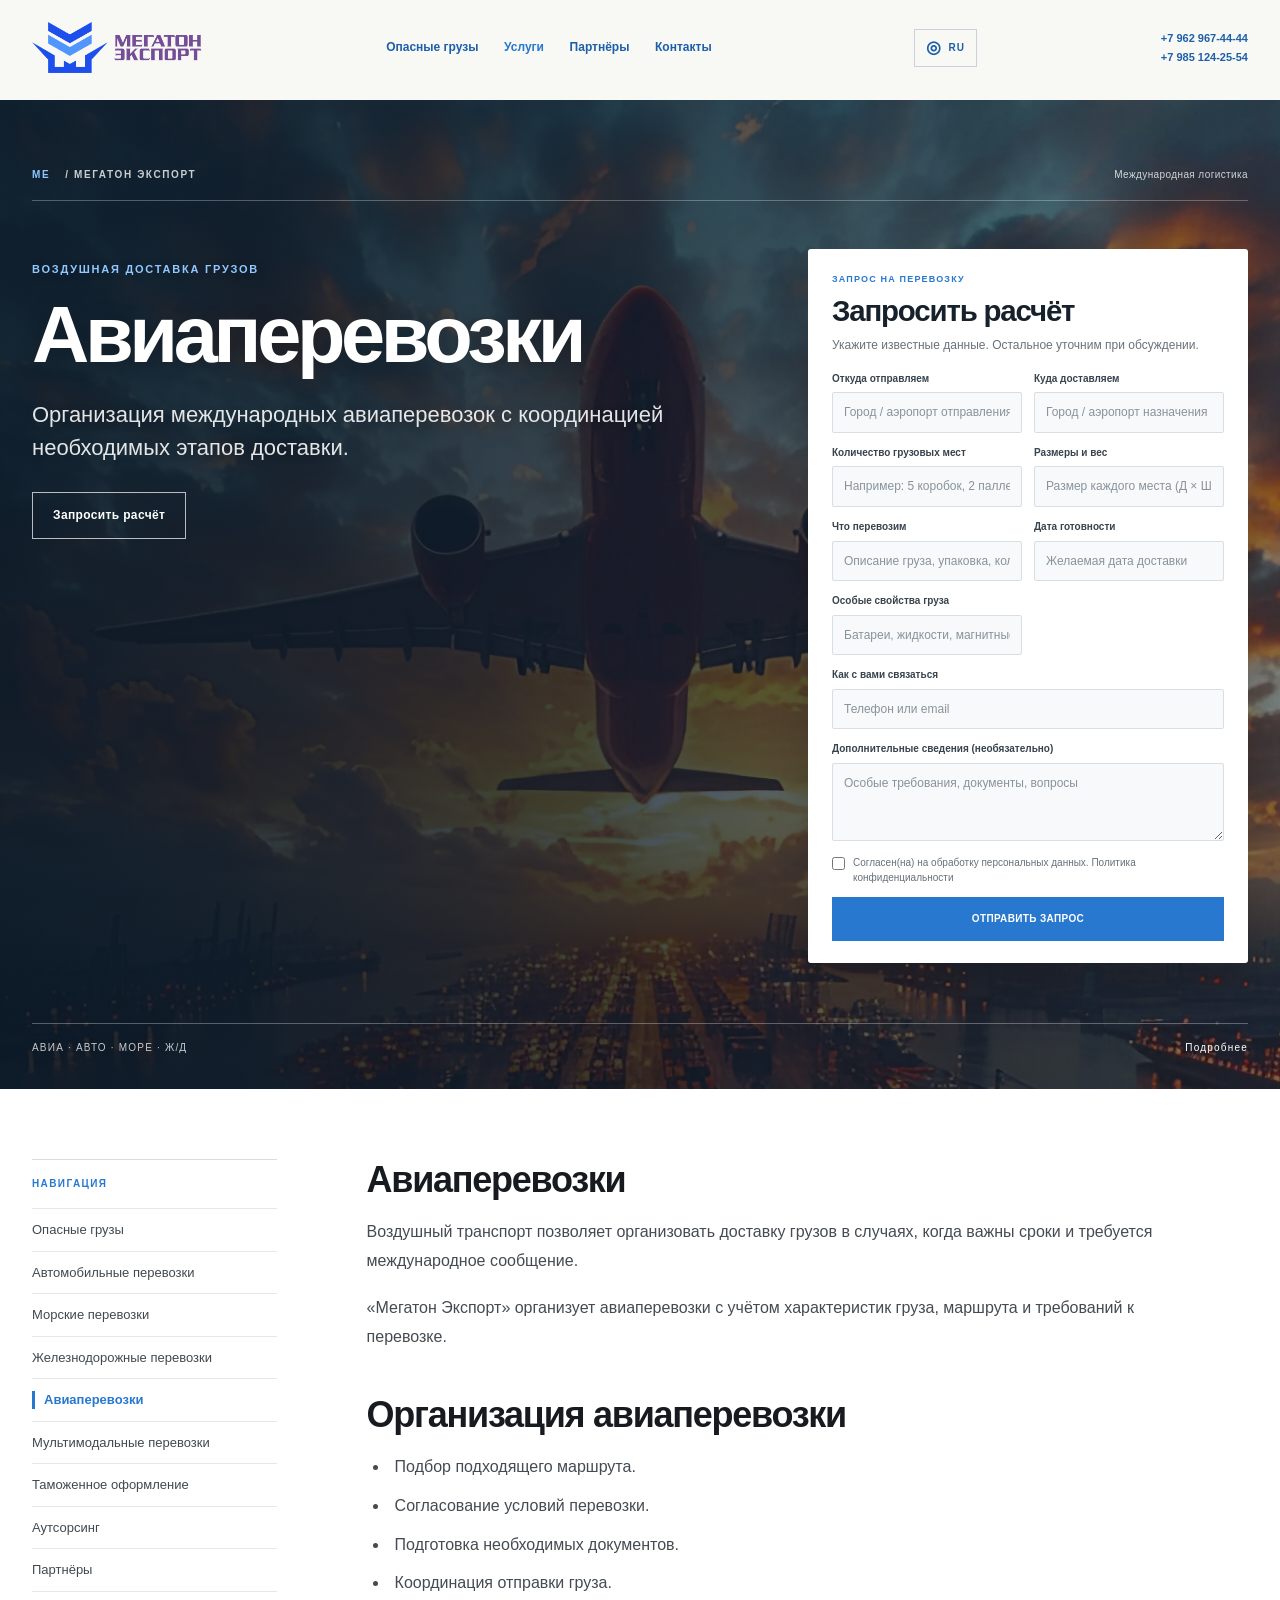
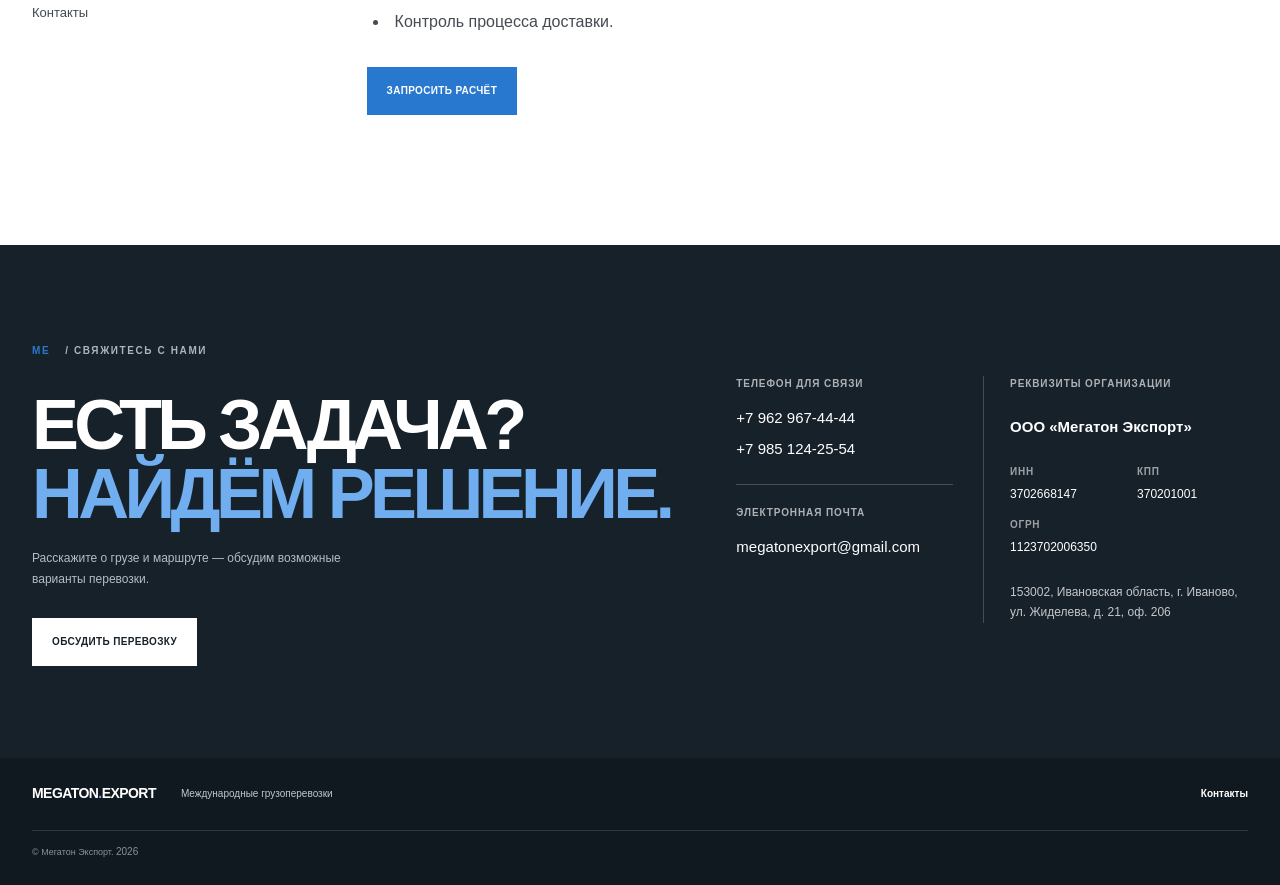
==== commit 72505dbb: "Add files via upload" ====
--- a/services/air.html
+++ b/services/air.html
@@ -80,7 +80,56 @@
         
                 <a class="service-quote-hero__button" href="#quote-form-air">Запросить расчёт</a>
             </div>
-            <aside class="service-quote" id="quote-form-air" aria-label="Форма заявки: Авиаперевозка"><div class="service-quote__head"><p class="service-quote__eyebrow">ЗАПРОС НА ПЕРЕВОЗКУ</p><h2>Запросить расчёт</h2><p>Укажите известные данные. Остальное уточним при обсуждении.</p></div><form class="service-quote__form" data-service-quote="air"><div class="service-quote__grid"><label class="service-quote__field"><span>Откуда отправляем</span><input name="air_0" type="text" placeholder="Город / аэропорт отправления" autocomplete="off"></label><label class="service-quote__field"><span>Куда доставляем</span><input name="air_1" type="text" placeholder="Город / аэропорт назначения" autocomplete="off"></label><label class="service-quote__field"><span>Количество грузовых мест</span><input name="air_2" type="text" placeholder="Например: 5 коробок, 2 паллеты" autocomplete="off"></label><label class="service-quote__field"><span>Размеры и вес</span><input name="air_3" type="text" placeholder="Размер каждого места (Д × Ш × В) и общий вес, кг" autocomplete="off"></label><label class="service-quote__field"><span>Что перевозим</span><input name="air_4" type="text" placeholder="Описание груза, упаковка, количество" autocomplete="off"></label><label class="service-quote__field"><span>Дата готовности</span><input name="air_5" type="text" placeholder="Желаемая дата доставки" autocomplete="off"></label><label class="service-quote__field"><span>Особые свойства груза</span><input name="air_6" type="text" placeholder="Батареи, жидкости, магнитные свойства, температурный режим — если есть" autocomplete="off"></label><label class="service-quote__field service-quote__field--wide"><span>Как с вами связаться</span><input name="contact" type="text" placeholder="Телефон или email" required autocomplete="tel"></label><label class="service-quote__field service-quote__field--wide"><span>Дополнительные сведения (необязательно)</span><textarea name="extra" rows="3" placeholder="Особые требования, документы, вопросы"></textarea></label></div><label class="service-quote__consent"><input type="checkbox" name="consent" required><span>Согласен(на) на обработку персональных данных. Политика конфиденциальности</span></label><button class="button button--primary service-quote__submit" type="submit">Отправить запрос</button><p class="service-quote__notice" aria-live="polite">Отправка заявки будет подключена на следующем этапе.</p></form></aside>
+            <aside class="service-quote" id="quote-form-air" aria-label="Форма заявки: Авиаперевозка">
+                <div class="service-quote__head">
+                    <p class="service-quote__eyebrow">ЗАПРОС НА ПЕРЕВОЗКУ</p>
+                    <h2>Запросить расчёт</h2>
+                    <p>Укажите известные данные. Остальное уточним при обсуждении.</p>
+                </div>
+                <form class="service-quote__form" data-service-quote="air">
+                    <div class="service-quote__grid">
+                        <label class="service-quote__field">
+                            <span>Откуда отправляем</span>
+                            <input name="air_0" type="text" placeholder="Город / аэропорт отправления" autocomplete="off"></label>
+                            <label class="service-quote__field">
+                                <span>Куда доставляем</span>
+                                <input name="air_1" type="text" placeholder="Город / аэропорт назначения" autocomplete="off">
+                            </label>
+                            <label class="service-quote__field">
+                                <span>Количество грузовых мест</span>
+                                <input name="air_2" type="text" placeholder="Например: 5 коробок, 2 паллеты" autocomplete="off">
+                            </label>
+                            <label class="service-quote__field">
+                                <span>Размеры и вес</span>
+                                <input name="air_3" type="text" placeholder="Размер каждого места (Д × Ш × В) и общий вес, кг" autocomplete="off">
+                            </label>
+                            <label class="service-quote__field">
+                                <span>Что перевозим</span>
+                                <input name="air_4" type="text" placeholder="Описание груза, упаковка, количество" autocomplete="off">
+                            </label>
+                            <label class="service-quote__field">
+                                <span>Дата готовности</span>
+                                <input name="air_5" type="text" placeholder="Желаемая дата доставки" autocomplete="off">
+                            </label><label class="service-quote__field">
+                                <span>Особые свойства груза</span>
+                                <input name="air_6" type="text" placeholder="Батареи, жидкости, магнитные свойства, температурный режим — если есть" autocomplete="off">
+                            </label>
+                            <label class="service-quote__field service-quote__field--wide">
+                                <span>Как с вами связаться</span>
+                                <input name="contact" type="text" placeholder="Телефон или email" required autocomplete="tel">
+                            </label>
+                            <label class="service-quote__field service-quote__field--wide">
+                                <span>Дополнительные сведения (необязательно)</span>
+                                <textarea name="extra" rows="3" placeholder="Особые требования, документы, вопросы"></textarea>
+                            </label>
+                    </div>
+                    <label class="service-quote__consent">
+                        <input type="checkbox" name="consent" required>
+                        <span>Согласен(на) на обработку персональных данных. Политика конфиденциальности</span>
+                    </label>
+                    <button class="button button--primary service-quote__submit" type="submit">Отправить запрос</button>
+                </form>
+            </aside>
         </div>
         <div class="inner-hero__meta">
             <span>АВИА · АВТО · МОРЕ · Ж/Д</span>
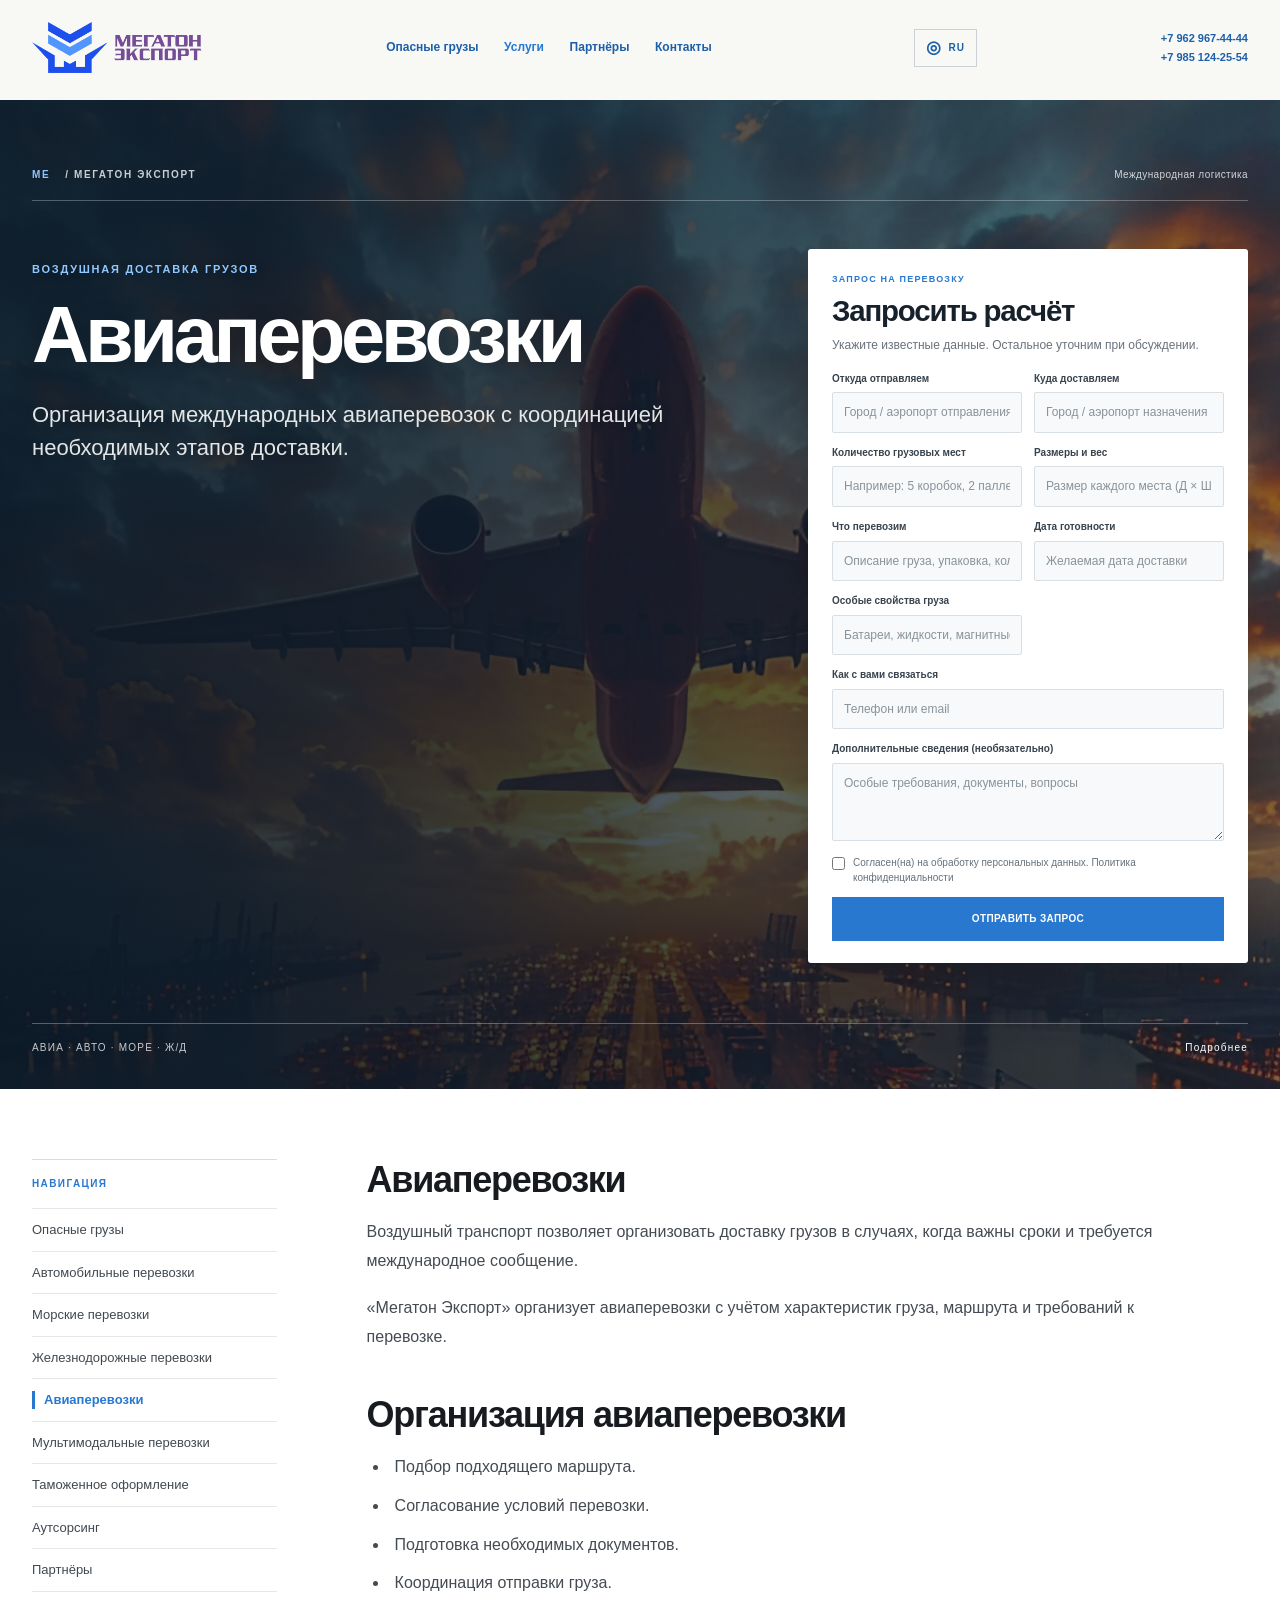
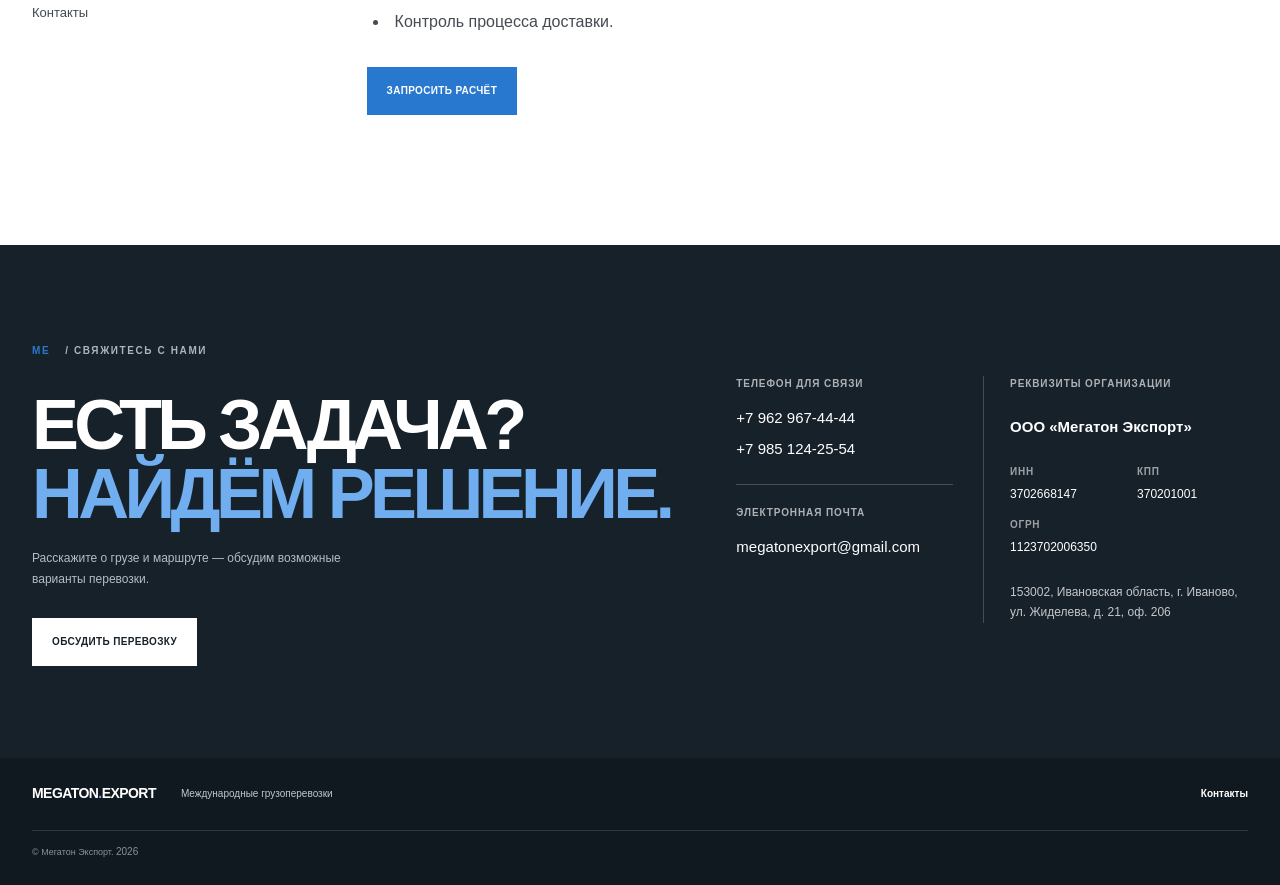
==== commit 9379ff11: "Add files via upload" ====
--- a/services/air.html
+++ b/services/air.html
@@ -74,11 +74,9 @@
         </div>
         <div class="service-quote-hero">
             <div class="service-quote-hero__copy">
-        <p class="inner-hero__eyebrow">Воздушная доставка грузов</p>
-        <h1>Авиаперевозки</h1>
-        <p class="inner-hero__intro">Организация международных авиаперевозок с координацией необходимых этапов доставки.</p>
-        
-                <a class="service-quote-hero__button" href="#quote-form-air">Запросить расчёт</a>
+                <p class="inner-hero__eyebrow">Воздушная доставка грузов</p>
+                <h1>Авиаперевозки</h1>
+                <p class="inner-hero__intro">Организация международных авиаперевозок с координацией необходимых этапов доставки.</p>
             </div>
             <aside class="service-quote" id="quote-form-air" aria-label="Форма заявки: Авиаперевозка">
                 <div class="service-quote__head">
